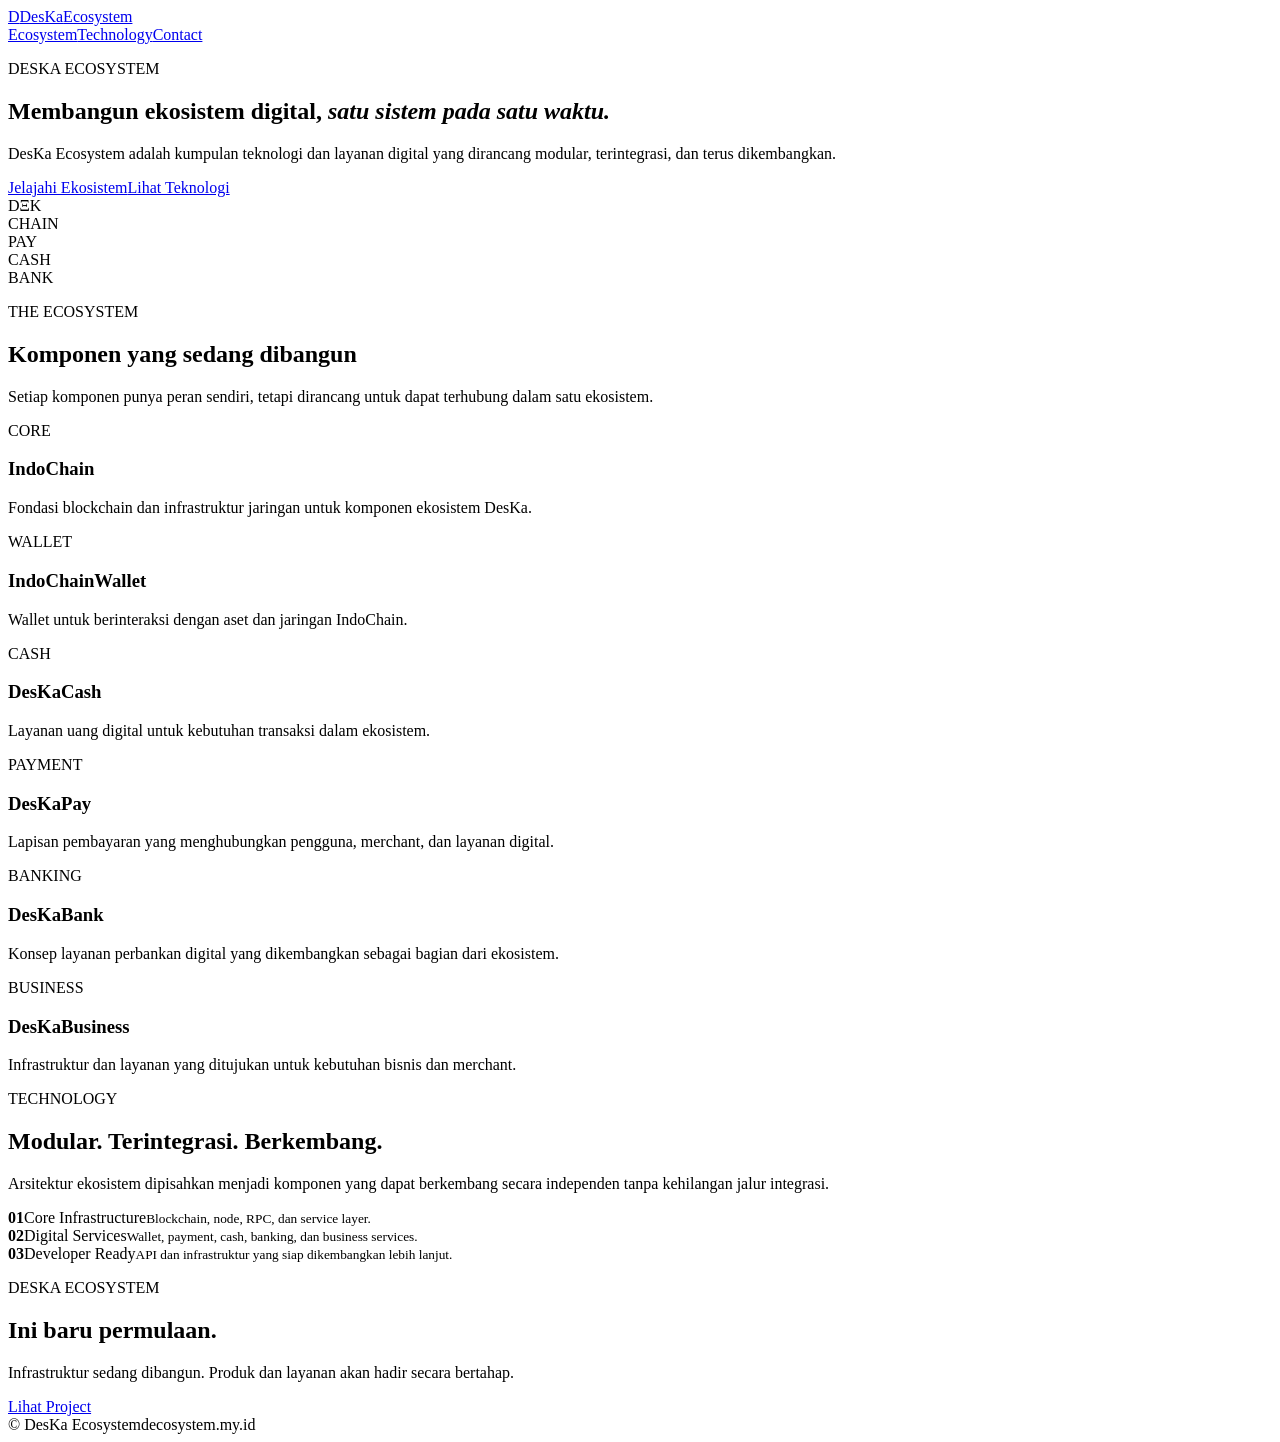
==== website/index.html @ b35b4cf4 "feat(website): add DesKa Ecosystem landing page" ====
<!doctype html>
<html lang="id">
<head>
<meta charset="utf-8"><meta name="viewport" content="width=device-width,initial-scale=1">
<meta name="description" content="DesKa Ecosystem — ekosistem teknologi digital yang dibangun secara modular.">
<meta name="theme-color" content="#080b12"><title>DesKa Ecosystem</title>
<link rel="stylesheet" href="styles.css">
</head>
<body>
<header class="nav">
<a class="brand" href="#home"><span class="brand-mark">D</span><span>DesKa<span>Ecosystem</span></span></a>
<nav><a href="#ecosystem">Ecosystem</a><a href="#technology">Technology</a><a href="#contact">Contact</a></nav>
</header>
<main id="home">
<section class="hero">
<div class="hero-copy"><p class="eyebrow">DESKA ECOSYSTEM</p>
<h1>Membangun ekosistem digital, <em>satu sistem pada satu waktu.</em></h1>
<p class="lead">DesKa Ecosystem adalah kumpulan teknologi dan layanan digital yang dirancang modular, terintegrasi, dan terus dikembangkan.</p>
<div class="actions"><a class="button primary" href="#ecosystem">Jelajahi Ekosistem</a><a class="button ghost" href="#technology">Lihat Teknologi</a></div>
</div>
<div class="hero-orbit" aria-hidden="true"><div class="orbit orbit-a"></div><div class="orbit orbit-b"></div><div class="core">D<span>Ξ</span>K</div>
<div class="node node-1">CHAIN</div><div class="node node-2">PAY</div><div class="node node-3">CASH</div><div class="node node-4">BANK</div></div>
</section>
<section id="ecosystem" class="section"><div class="section-heading"><p class="eyebrow">THE ECOSYSTEM</p><h2>Komponen yang sedang dibangun</h2><p>Setiap komponen punya peran sendiri, tetapi dirancang untuk dapat terhubung dalam satu ekosistem.</p></div>
<div class="cards">
<article class="card featured"><span class="tag">CORE</span><h3>IndoChain</h3><p>Fondasi blockchain dan infrastruktur jaringan untuk komponen ekosistem DesKa.</p></article>
<article class="card"><span class="tag">WALLET</span><h3>IndoChainWallet</h3><p>Wallet untuk berinteraksi dengan aset dan jaringan IndoChain.</p></article>
<article class="card"><span class="tag">CASH</span><h3>DesKaCash</h3><p>Layanan uang digital untuk kebutuhan transaksi dalam ekosistem.</p></article>
<article class="card"><span class="tag">PAYMENT</span><h3>DesKaPay</h3><p>Lapisan pembayaran yang menghubungkan pengguna, merchant, dan layanan digital.</p></article>
<article class="card"><span class="tag">BANKING</span><h3>DesKaBank</h3><p>Konsep layanan perbankan digital yang dikembangkan sebagai bagian dari ekosistem.</p></article>
<article class="card"><span class="tag">BUSINESS</span><h3>DesKaBusiness</h3><p>Infrastruktur dan layanan yang ditujukan untuk kebutuhan bisnis dan merchant.</p></article>
</div></section>
<section id="technology" class="section dark-section"><div class="section-heading"><p class="eyebrow">TECHNOLOGY</p><h2>Modular. Terintegrasi. Berkembang.</h2><p>Arsitektur ekosistem dipisahkan menjadi komponen yang dapat berkembang secara independen tanpa kehilangan jalur integrasi.</p></div>
<div class="tech-grid"><div><strong>01</strong><span>Core Infrastructure</span><small>Blockchain, node, RPC, dan service layer.</small></div><div><strong>02</strong><span>Digital Services</span><small>Wallet, payment, cash, banking, dan business services.</small></div><div><strong>03</strong><span>Developer Ready</span><small>API dan infrastruktur yang siap dikembangkan lebih lanjut.</small></div></div></section>
<section id="contact" class="cta"><p class="eyebrow">DESKA ECOSYSTEM</p><h2>Ini baru permulaan.</h2><p>Infrastruktur sedang dibangun. Produk dan layanan akan hadir secara bertahap.</p><a class="button primary" href="https://github.com/DesKaOne/DesKaProject" target="_blank" rel="noopener">Lihat Project</a></section>
</main>
<footer><span>© <span id="year"></span> DesKa Ecosystem</span><span>decosystem.my.id</span></footer>
<script src="script.js"></script>
</body></html>
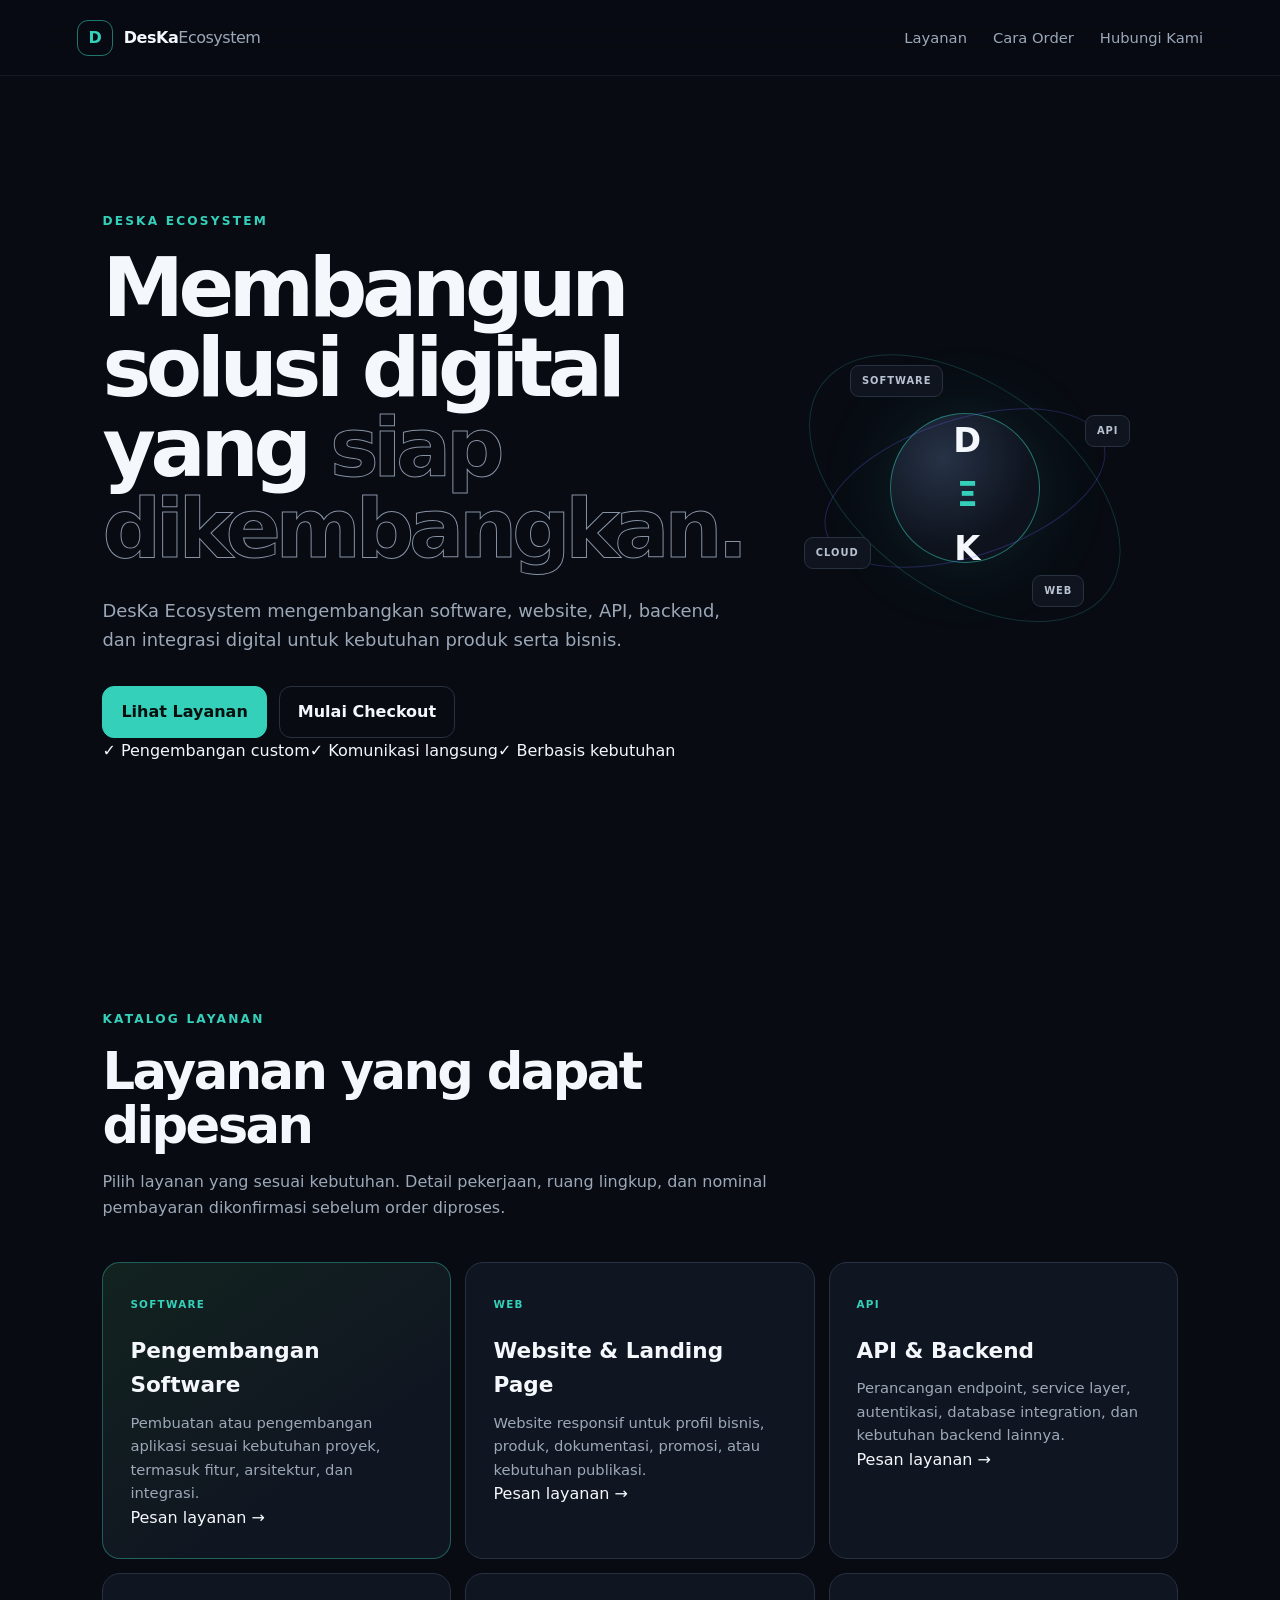
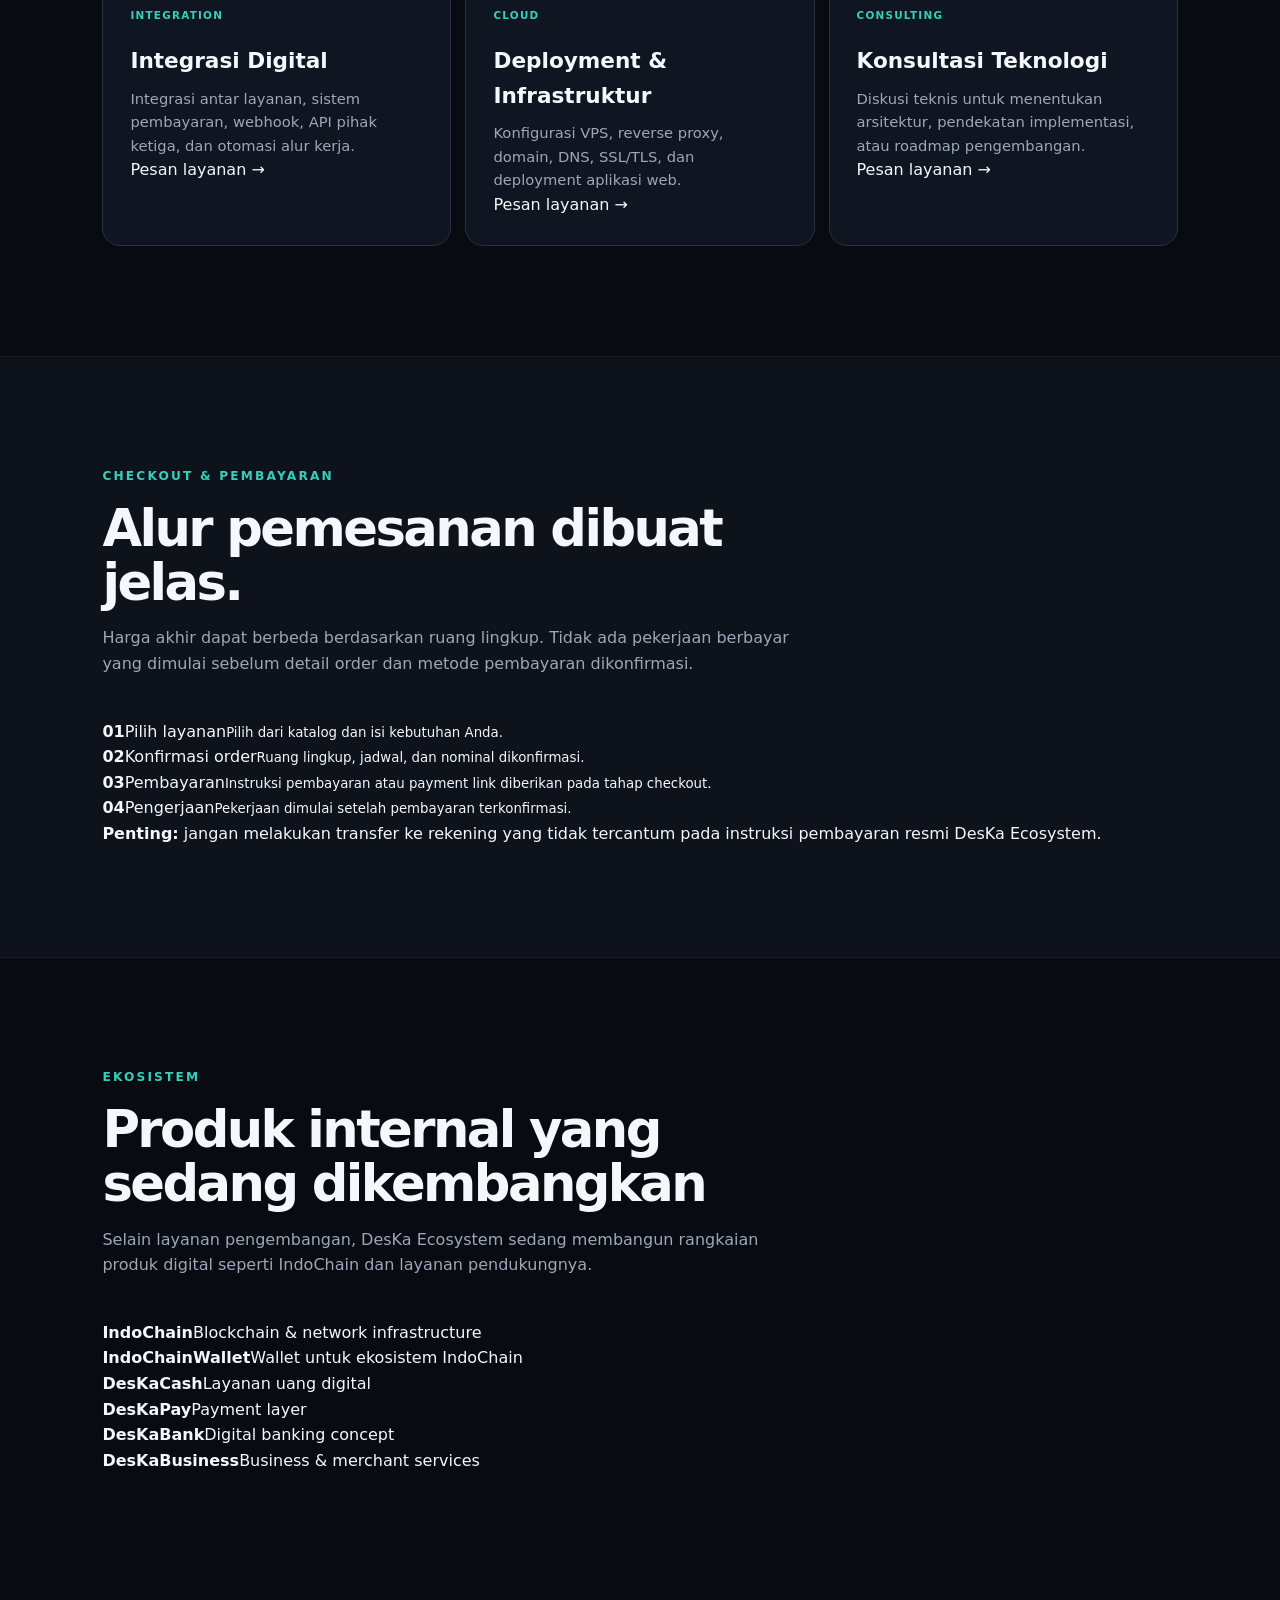
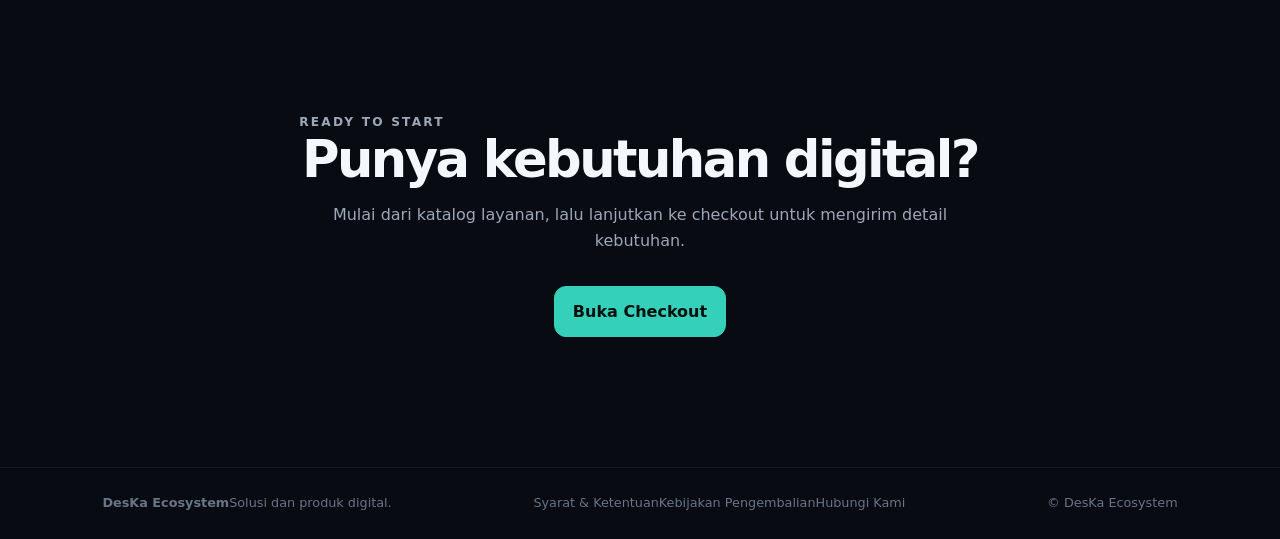
==== commit ed636d47: "feat(website): add business catalog and checkout flow" ====
--- a/website/index.html
+++ b/website/index.html
@@ -1,39 +1,125 @@
 <!doctype html>
 <html lang="id">
 <head>
-<meta charset="utf-8"><meta name="viewport" content="width=device-width,initial-scale=1">
-<meta name="description" content="DesKa Ecosystem — ekosistem teknologi digital yang dibangun secara modular.">
-<meta name="theme-color" content="#080b12"><title>DesKa Ecosystem</title>
+<meta charset="utf-8">
+<meta name="viewport" content="width=device-width,initial-scale=1">
+<meta name="description" content="DesKa Ecosystem — layanan pengembangan software, website, API, backend, dan integrasi digital.">
+<meta name="theme-color" content="#080b12">
+<title>DesKa Ecosystem — Layanan Digital</title>
 <link rel="stylesheet" href="styles.css">
 </head>
 <body>
 <header class="nav">
-<a class="brand" href="#home"><span class="brand-mark">D</span><span>DesKa<span>Ecosystem</span></span></a>
-<nav><a href="#ecosystem">Ecosystem</a><a href="#technology">Technology</a><a href="#contact">Contact</a></nav>
+  <a class="brand" href="#home"><span class="brand-mark">D</span><span>DesKa<span>Ecosystem</span></span></a>
+  <nav>
+    <a href="#services">Layanan</a><a href="#how">Cara Order</a><a href="contact.html">Hubungi Kami</a>
+  </nav>
 </header>
+
 <main id="home">
 <section class="hero">
-<div class="hero-copy"><p class="eyebrow">DESKA ECOSYSTEM</p>
-<h1>Membangun ekosistem digital, <em>satu sistem pada satu waktu.</em></h1>
-<p class="lead">DesKa Ecosystem adalah kumpulan teknologi dan layanan digital yang dirancang modular, terintegrasi, dan terus dikembangkan.</p>
-<div class="actions"><a class="button primary" href="#ecosystem">Jelajahi Ekosistem</a><a class="button ghost" href="#technology">Lihat Teknologi</a></div>
-</div>
-<div class="hero-orbit" aria-hidden="true"><div class="orbit orbit-a"></div><div class="orbit orbit-b"></div><div class="core">D<span>Ξ</span>K</div>
-<div class="node node-1">CHAIN</div><div class="node node-2">PAY</div><div class="node node-3">CASH</div><div class="node node-4">BANK</div></div>
+  <div class="hero-copy">
+    <p class="eyebrow">DESKA ECOSYSTEM</p>
+    <h1>Membangun solusi digital yang <em>siap dikembangkan.</em></h1>
+    <p class="lead">DesKa Ecosystem mengembangkan software, website, API, backend, dan integrasi digital untuk kebutuhan produk serta bisnis.</p>
+    <div class="actions">
+      <a class="button primary" href="#services">Lihat Layanan</a>
+      <a class="button ghost" href="checkout.html">Mulai Checkout</a>
+    </div>
+    <div class="trust-row"><span>✓ Pengembangan custom</span><span>✓ Komunikasi langsung</span><span>✓ Berbasis kebutuhan</span></div>
+  </div>
+  <div class="hero-orbit" aria-hidden="true">
+    <div class="orbit orbit-a"></div><div class="orbit orbit-b"></div>
+    <div class="core">D<span>Ξ</span>K</div>
+    <div class="node node-1">SOFTWARE</div><div class="node node-2">API</div>
+    <div class="node node-3">WEB</div><div class="node node-4">CLOUD</div>
+  </div>
 </section>
-<section id="ecosystem" class="section"><div class="section-heading"><p class="eyebrow">THE ECOSYSTEM</p><h2>Komponen yang sedang dibangun</h2><p>Setiap komponen punya peran sendiri, tetapi dirancang untuk dapat terhubung dalam satu ekosistem.</p></div>
-<div class="cards">
-<article class="card featured"><span class="tag">CORE</span><h3>IndoChain</h3><p>Fondasi blockchain dan infrastruktur jaringan untuk komponen ekosistem DesKa.</p></article>
-<article class="card"><span class="tag">WALLET</span><h3>IndoChainWallet</h3><p>Wallet untuk berinteraksi dengan aset dan jaringan IndoChain.</p></article>
-<article class="card"><span class="tag">CASH</span><h3>DesKaCash</h3><p>Layanan uang digital untuk kebutuhan transaksi dalam ekosistem.</p></article>
-<article class="card"><span class="tag">PAYMENT</span><h3>DesKaPay</h3><p>Lapisan pembayaran yang menghubungkan pengguna, merchant, dan layanan digital.</p></article>
-<article class="card"><span class="tag">BANKING</span><h3>DesKaBank</h3><p>Konsep layanan perbankan digital yang dikembangkan sebagai bagian dari ekosistem.</p></article>
-<article class="card"><span class="tag">BUSINESS</span><h3>DesKaBusiness</h3><p>Infrastruktur dan layanan yang ditujukan untuk kebutuhan bisnis dan merchant.</p></article>
-</div></section>
-<section id="technology" class="section dark-section"><div class="section-heading"><p class="eyebrow">TECHNOLOGY</p><h2>Modular. Terintegrasi. Berkembang.</h2><p>Arsitektur ekosistem dipisahkan menjadi komponen yang dapat berkembang secara independen tanpa kehilangan jalur integrasi.</p></div>
-<div class="tech-grid"><div><strong>01</strong><span>Core Infrastructure</span><small>Blockchain, node, RPC, dan service layer.</small></div><div><strong>02</strong><span>Digital Services</span><small>Wallet, payment, cash, banking, dan business services.</small></div><div><strong>03</strong><span>Developer Ready</span><small>API dan infrastruktur yang siap dikembangkan lebih lanjut.</small></div></div></section>
-<section id="contact" class="cta"><p class="eyebrow">DESKA ECOSYSTEM</p><h2>Ini baru permulaan.</h2><p>Infrastruktur sedang dibangun. Produk dan layanan akan hadir secara bertahap.</p><a class="button primary" href="https://github.com/DesKaOne/DesKaProject" target="_blank" rel="noopener">Lihat Project</a></section>
+
+<section id="services" class="section">
+  <div class="section-heading">
+    <p class="eyebrow">KATALOG LAYANAN</p>
+    <h2>Layanan yang dapat dipesan</h2>
+    <p>Pilih layanan yang sesuai kebutuhan. Detail pekerjaan, ruang lingkup, dan nominal pembayaran dikonfirmasi sebelum order diproses.</p>
+  </div>
+  <div class="cards">
+    <article class="card featured">
+      <span class="tag">SOFTWARE</span><h3>Pengembangan Software</h3>
+      <p>Pembuatan atau pengembangan aplikasi sesuai kebutuhan proyek, termasuk fitur, arsitektur, dan integrasi.</p>
+      <a class="card-link" href="checkout.html?service=software">Pesan layanan →</a>
+    </article>
+    <article class="card">
+      <span class="tag">WEB</span><h3>Website & Landing Page</h3>
+      <p>Website responsif untuk profil bisnis, produk, dokumentasi, promosi, atau kebutuhan publikasi.</p>
+      <a class="card-link" href="checkout.html?service=website">Pesan layanan →</a>
+    </article>
+    <article class="card">
+      <span class="tag">API</span><h3>API & Backend</h3>
+      <p>Perancangan endpoint, service layer, autentikasi, database integration, dan kebutuhan backend lainnya.</p>
+      <a class="card-link" href="checkout.html?service=api">Pesan layanan →</a>
+    </article>
+    <article class="card">
+      <span class="tag">INTEGRATION</span><h3>Integrasi Digital</h3>
+      <p>Integrasi antar layanan, sistem pembayaran, webhook, API pihak ketiga, dan otomasi alur kerja.</p>
+      <a class="card-link" href="checkout.html?service=integration">Pesan layanan →</a>
+    </article>
+    <article class="card">
+      <span class="tag">CLOUD</span><h3>Deployment & Infrastruktur</h3>
+      <p>Konfigurasi VPS, reverse proxy, domain, DNS, SSL/TLS, dan deployment aplikasi web.</p>
+      <a class="card-link" href="checkout.html?service=cloud">Pesan layanan →</a>
+    </article>
+    <article class="card">
+      <span class="tag">CONSULTING</span><h3>Konsultasi Teknologi</h3>
+      <p>Diskusi teknis untuk menentukan arsitektur, pendekatan implementasi, atau roadmap pengembangan.</p>
+      <a class="card-link" href="checkout.html?service=consulting">Pesan layanan →</a>
+    </article>
+  </div>
+</section>
+
+<section id="how" class="section dark-section">
+  <div class="section-heading">
+    <p class="eyebrow">CHECKOUT & PEMBAYARAN</p>
+    <h2>Alur pemesanan dibuat jelas.</h2>
+    <p>Harga akhir dapat berbeda berdasarkan ruang lingkup. Tidak ada pekerjaan berbayar yang dimulai sebelum detail order dan metode pembayaran dikonfirmasi.</p>
+  </div>
+  <div class="steps">
+    <div><strong>01</strong><span>Pilih layanan</span><small>Pilih dari katalog dan isi kebutuhan Anda.</small></div>
+    <div><strong>02</strong><span>Konfirmasi order</span><small>Ruang lingkup, jadwal, dan nominal dikonfirmasi.</small></div>
+    <div><strong>03</strong><span>Pembayaran</span><small>Instruksi pembayaran atau payment link diberikan pada tahap checkout.</small></div>
+    <div><strong>04</strong><span>Pengerjaan</span><small>Pekerjaan dimulai setelah pembayaran terkonfirmasi.</small></div>
+  </div>
+  <div class="payment-note"><b>Penting:</b> jangan melakukan transfer ke rekening yang tidak tercantum pada instruksi pembayaran resmi DesKa Ecosystem.</div>
+</section>
+
+<section class="section ecosystem-section">
+  <div class="section-heading">
+    <p class="eyebrow">EKOSISTEM</p>
+    <h2>Produk internal yang sedang dikembangkan</h2>
+    <p>Selain layanan pengembangan, DesKa Ecosystem sedang membangun rangkaian produk digital seperti IndoChain dan layanan pendukungnya.</p>
+  </div>
+  <div class="mini-grid">
+    <div><b>IndoChain</b><span>Blockchain & network infrastructure</span></div>
+    <div><b>IndoChainWallet</b><span>Wallet untuk ekosistem IndoChain</span></div>
+    <div><b>DesKaCash</b><span>Layanan uang digital</span></div>
+    <div><b>DesKaPay</b><span>Payment layer</span></div>
+    <div><b>DesKaBank</b><span>Digital banking concept</span></div>
+    <div><b>DesKaBusiness</b><span>Business & merchant services</span></div>
+  </div>
+</section>
+
+<section class="cta">
+  <p class="eyebrow">READY TO START</p>
+  <h2>Punya kebutuhan digital?</h2>
+  <p>Mulai dari katalog layanan, lalu lanjutkan ke checkout untuk mengirim detail kebutuhan.</p>
+  <a class="button primary" href="checkout.html">Buka Checkout</a>
+</section>
 </main>
-<footer><span>© <span id="year"></span> DesKa Ecosystem</span><span>decosystem.my.id</span></footer>
+
+<footer>
+  <div><b>DesKa Ecosystem</b><span>Solusi dan produk digital.</span></div>
+  <nav><a href="terms.html">Syarat & Ketentuan</a><a href="refund.html">Kebijakan Pengembalian</a><a href="contact.html">Hubungi Kami</a></nav>
+  <span>© <span id="year"></span> DesKa Ecosystem</span>
+</footer>
 <script src="script.js"></script>
-</body></html>+</body>
+</html>
--- a/website/styles.css
+++ b/website/styles.css
@@ -0,0 +1 @@
+*{box-sizing:border-box}:root{--bg:#080b12;--panel:#101621;--text:#f4f7fb;--muted:#9ca8b8;--line:#273142;--accent:#35d0ba;--accent2:#6c63ff}html{scroll-behavior:smooth}body{margin:0;background:var(--bg);color:var(--text);font-family:Inter,ui-sans-serif,system-ui,-apple-system,BlinkMacSystemFont,"Segoe UI",sans-serif;line-height:1.6}a{color:inherit;text-decoration:none}.nav{height:76px;display:flex;align-items:center;justify-content:space-between;padding:0 clamp(22px,6vw,90px);border-bottom:1px solid rgba(255,255,255,.06);position:sticky;top:0;background:rgba(8,11,18,.78);backdrop-filter:blur(18px);z-index:10}.brand{display:flex;align-items:center;gap:11px;font-weight:800;letter-spacing:-.03em}.brand>span:last-child span{color:var(--muted);font-weight:500}.brand-mark{width:36px;height:36px;display:grid;place-items:center;border:1px solid rgba(53,208,186,.55);border-radius:11px;color:var(--accent);font-weight:900}.nav nav{display:flex;gap:26px;color:var(--muted);font-size:.92rem}.nav nav a:hover{color:var(--text)}.hero{min-height:calc(100vh - 76px);display:grid;grid-template-columns:1.05fr .95fr;align-items:center;gap:30px;padding:80px clamp(22px,8vw,120px);overflow:hidden}.hero-copy{max-width:720px}.eyebrow{color:var(--accent);font-size:.76rem;font-weight:800;letter-spacing:.18em;margin:0 0 16px}h1{font-size:clamp(3rem,6.4vw,6.4rem);line-height:.98;letter-spacing:-.065em;margin:0 0 28px}h1 em{font-style:normal;color:transparent;-webkit-text-stroke:1px #8793a5}.lead{max-width:650px;color:var(--muted);font-size:1.12rem}.actions{display:flex;gap:12px;margin-top:32px;flex-wrap:wrap}.button{display:inline-flex;align-items:center;justify-content:center;padding:12px 18px;border-radius:12px;font-weight:750;border:1px solid var(--line);transition:.2s}.button:hover{transform:translateY(-2px)}.primary{background:var(--accent);color:#06100e;border-color:var(--accent)}.ghost{color:var(--text)}.hero-orbit{position:relative;aspect-ratio:1;max-width:580px;width:100%;justify-self:end;display:grid;place-items:center}.orbit{position:absolute;border:1px solid rgba(108,99,255,.28);border-radius:50%;transform:rotate(-18deg)}.orbit-a{width:76%;height:36%}.orbit-b{width:92%;height:54%;border-color:rgba(53,208,186,.2);transform:rotate(36deg)}.core{width:150px;height:150px;border-radius:50%;display:grid;place-items:center;background:radial-gradient(circle at 35% 30%,#263246,#0d121c 65%);border:1px solid rgba(53,208,186,.5);box-shadow:0 0 80px rgba(53,208,186,.13);font-size:2.1rem;font-weight:900;letter-spacing:-.12em}.core span{color:var(--accent)}.node{position:absolute;padding:7px 11px;border:1px solid var(--line);background:rgba(16,22,33,.9);border-radius:9px;color:#b8c2d1;font-size:.62rem;font-weight:800;letter-spacing:.1em}.node-1{top:18%;left:20%}.node-2{top:31%;right:7%}.node-3{bottom:19%;right:19%}.node-4{bottom:29%;left:8%}.section{padding:110px clamp(22px,8vw,120px)}.section-heading{max-width:760px;margin-bottom:42px}.section h2,.cta h2{font-size:clamp(2.1rem,4vw,4rem);line-height:1.05;letter-spacing:-.05em;margin:0 0 16px}.section-heading>p:last-child,.cta>p{color:var(--muted);margin:0;max-width:700px}.cards{display:grid;grid-template-columns:repeat(3,1fr);gap:14px}.card{background:var(--panel);border:1px solid var(--line);border-radius:18px;padding:27px;min-height:190px}.card.featured{border-color:rgba(53,208,186,.38);background:linear-gradient(145deg,#12231f,var(--panel) 65%)}.tag{font-size:.65rem;color:var(--accent);letter-spacing:.12em;font-weight:800}.card h3{font-size:1.35rem;margin:18px 0 8px}.card p{color:var(--muted);font-size:.92rem;margin:0}.dark-section{background:#0d121b;border-top:1px solid rgba(255,255,255,.05);border-bottom:1px solid rgba(255,255,255,.05)}.tech-grid{display:grid;grid-template-columns:repeat(3,1fr);gap:1px;background:var(--line);border:1px solid var(--line);border-radius:18px;overflow:hidden}.tech-grid>div{background:var(--panel);padding:30px;min-height:180px}.tech-grid strong{display:block;color:var(--accent);font-size:.75rem}.tech-grid span{display:block;font-size:1.25rem;font-weight:750;margin:26px 0 8px}.tech-grid small{color:var(--muted)}.cta{text-align:center;padding:130px 22px}.cta>p:not(.eyebrow){margin:0 auto 28px}.cta .button{margin-top:4px}footer{padding:25px clamp(22px,8vw,120px);border-top:1px solid rgba(255,255,255,.06);display:flex;justify-content:space-between;color:#687487;font-size:.8rem}@media(max-width:850px){.nav nav{display:none}.hero{grid-template-columns:1fr;padding-top:65px}.hero-orbit{max-width:430px;justify-self:center}.cards,.tech-grid{grid-template-columns:1fr}.section{padding-top:80px;padding-bottom:80px}}@media(max-width:520px){h1{font-size:3.1rem}.hero-orbit{margin-top:20px}.core{width:110px;height:110px;font-size:1.55rem}.node{font-size:.52rem}.nav{height:66px}footer{display:block}footer span{display:block;margin:4px 0}}
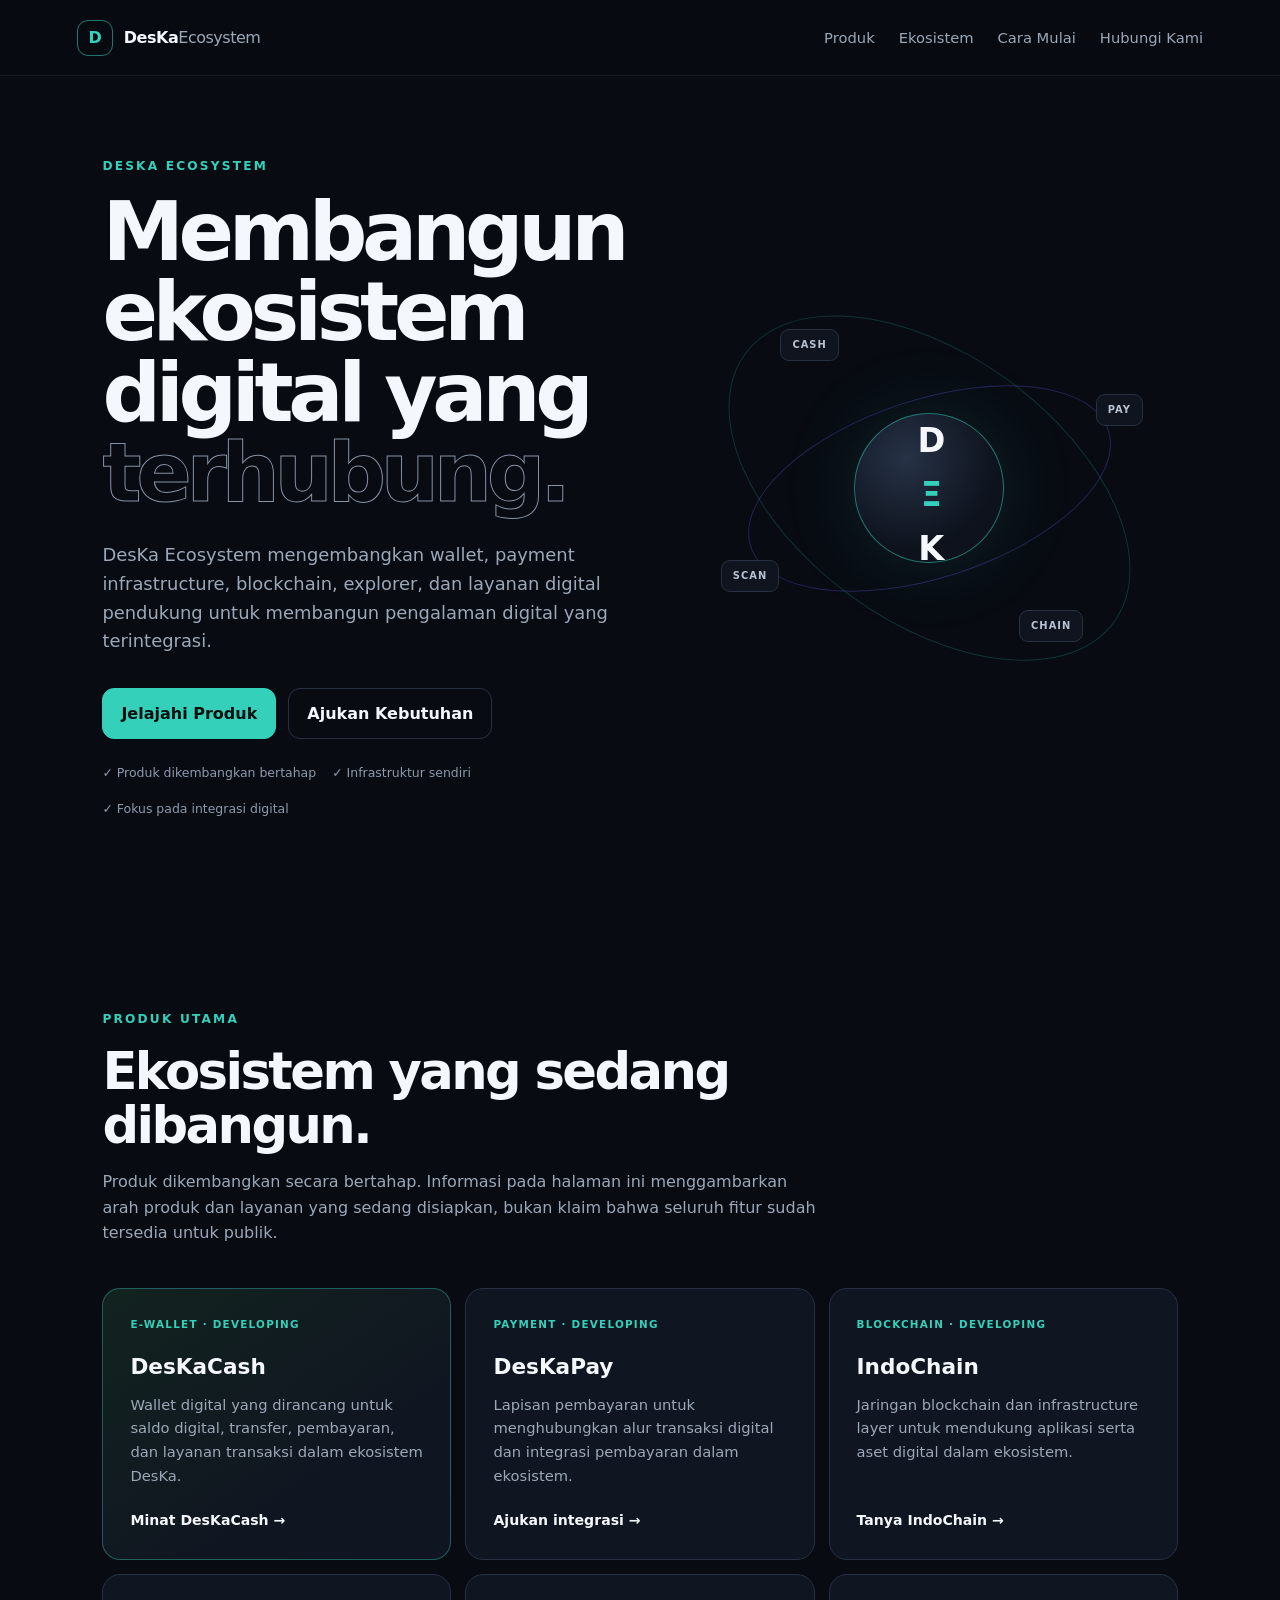
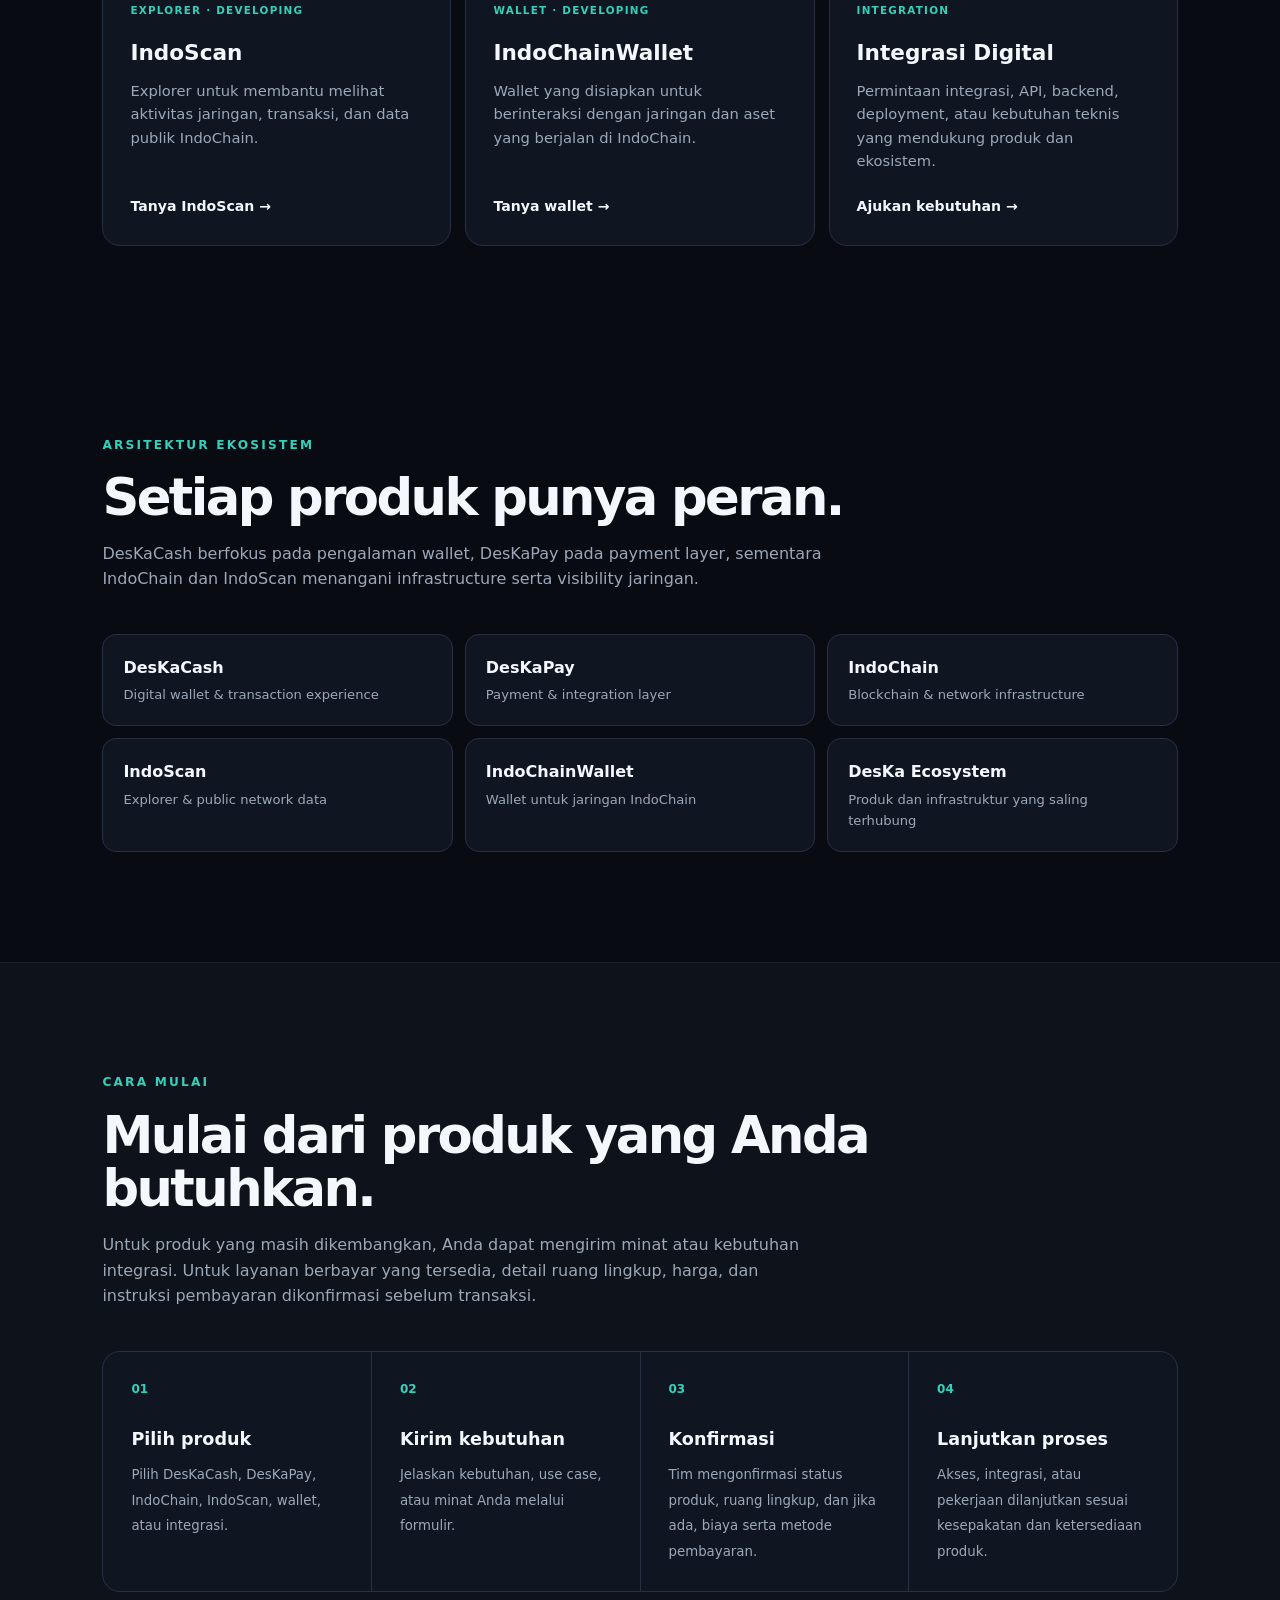
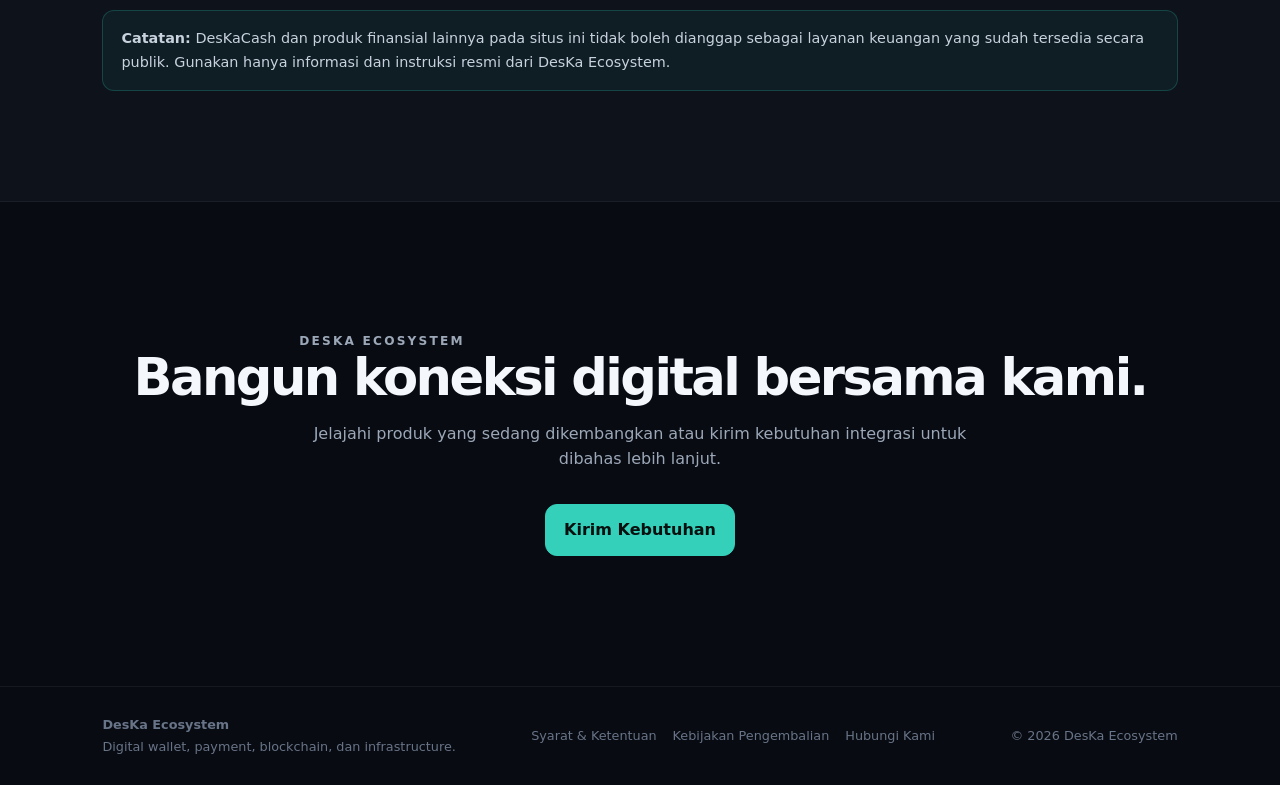
==== commit a2bec3c5: "Revamp website positioning around DesKaCash and ecosystem" ====
--- a/website/index.html
+++ b/website/index.html
@@ -3,16 +3,16 @@
 <head>
 <meta charset="utf-8">
 <meta name="viewport" content="width=device-width,initial-scale=1">
-<meta name="description" content="DesKa Ecosystem — layanan pengembangan software, website, API, backend, dan integrasi digital.">
+<meta name="description" content="DesKa Ecosystem — ekosistem digital yang mengembangkan DesKaCash, DesKaPay, IndoChain, IndoScan, dan layanan pendukungnya.">
 <meta name="theme-color" content="#080b12">
-<title>DesKa Ecosystem — Layanan Digital</title>
+<title>DesKa Ecosystem — Digital Ecosystem</title>
 <link rel="stylesheet" href="styles.css">
 </head>
 <body>
 <header class="nav">
   <a class="brand" href="#home"><span class="brand-mark">D</span><span>DesKa<span>Ecosystem</span></span></a>
   <nav>
-    <a href="#services">Layanan</a><a href="#how">Cara Order</a><a href="contact.html">Hubungi Kami</a>
+    <a href="#products">Produk</a><a href="#ecosystem">Ekosistem</a><a href="#how">Cara Mulai</a><a href="contact.html">Hubungi Kami</a>
   </nav>
 </header>
 
@@ -20,103 +20,103 @@
 <section class="hero">
   <div class="hero-copy">
     <p class="eyebrow">DESKA ECOSYSTEM</p>
-    <h1>Membangun solusi digital yang <em>siap dikembangkan.</em></h1>
-    <p class="lead">DesKa Ecosystem mengembangkan software, website, API, backend, dan integrasi digital untuk kebutuhan produk serta bisnis.</p>
+    <h1>Membangun ekosistem digital yang <em>terhubung.</em></h1>
+    <p class="lead">DesKa Ecosystem mengembangkan wallet, payment infrastructure, blockchain, explorer, dan layanan digital pendukung untuk membangun pengalaman digital yang terintegrasi.</p>
     <div class="actions">
-      <a class="button primary" href="#services">Lihat Layanan</a>
-      <a class="button ghost" href="checkout.html">Mulai Checkout</a>
+      <a class="button primary" href="#products">Jelajahi Produk</a>
+      <a class="button ghost" href="checkout.html">Ajukan Kebutuhan</a>
     </div>
-    <div class="trust-row"><span>✓ Pengembangan custom</span><span>✓ Komunikasi langsung</span><span>✓ Berbasis kebutuhan</span></div>
+    <div class="trust-row"><span>✓ Produk dikembangkan bertahap</span><span>✓ Infrastruktur sendiri</span><span>✓ Fokus pada integrasi digital</span></div>
   </div>
   <div class="hero-orbit" aria-hidden="true">
     <div class="orbit orbit-a"></div><div class="orbit orbit-b"></div>
     <div class="core">D<span>Ξ</span>K</div>
-    <div class="node node-1">SOFTWARE</div><div class="node node-2">API</div>
-    <div class="node node-3">WEB</div><div class="node node-4">CLOUD</div>
+    <div class="node node-1">CASH</div><div class="node node-2">PAY</div>
+    <div class="node node-3">CHAIN</div><div class="node node-4">SCAN</div>
   </div>
 </section>
 
-<section id="services" class="section">
+<section id="products" class="section">
   <div class="section-heading">
-    <p class="eyebrow">KATALOG LAYANAN</p>
-    <h2>Layanan yang dapat dipesan</h2>
-    <p>Pilih layanan yang sesuai kebutuhan. Detail pekerjaan, ruang lingkup, dan nominal pembayaran dikonfirmasi sebelum order diproses.</p>
+    <p class="eyebrow">PRODUK UTAMA</p>
+    <h2>Ekosistem yang sedang dibangun.</h2>
+    <p>Produk dikembangkan secara bertahap. Informasi pada halaman ini menggambarkan arah produk dan layanan yang sedang disiapkan, bukan klaim bahwa seluruh fitur sudah tersedia untuk publik.</p>
   </div>
   <div class="cards">
     <article class="card featured">
-      <span class="tag">SOFTWARE</span><h3>Pengembangan Software</h3>
-      <p>Pembuatan atau pengembangan aplikasi sesuai kebutuhan proyek, termasuk fitur, arsitektur, dan integrasi.</p>
-      <a class="card-link" href="checkout.html?service=software">Pesan layanan →</a>
+      <span class="tag">E-WALLET · DEVELOPING</span><h3>DesKaCash</h3>
+      <p>Wallet digital yang dirancang untuk saldo digital, transfer, pembayaran, dan layanan transaksi dalam ekosistem DesKa.</p>
+      <a class="card-link" href="checkout.html?service=deska-cash">Minat DesKaCash →</a>
     </article>
     <article class="card">
-      <span class="tag">WEB</span><h3>Website & Landing Page</h3>
-      <p>Website responsif untuk profil bisnis, produk, dokumentasi, promosi, atau kebutuhan publikasi.</p>
-      <a class="card-link" href="checkout.html?service=website">Pesan layanan →</a>
+      <span class="tag">PAYMENT · DEVELOPING</span><h3>DesKaPay</h3>
+      <p>Lapisan pembayaran untuk menghubungkan alur transaksi digital dan integrasi pembayaran dalam ekosistem.</p>
+      <a class="card-link" href="checkout.html?service=deska-pay">Ajukan integrasi →</a>
     </article>
     <article class="card">
-      <span class="tag">API</span><h3>API & Backend</h3>
-      <p>Perancangan endpoint, service layer, autentikasi, database integration, dan kebutuhan backend lainnya.</p>
-      <a class="card-link" href="checkout.html?service=api">Pesan layanan →</a>
+      <span class="tag">BLOCKCHAIN · DEVELOPING</span><h3>IndoChain</h3>
+      <p>Jaringan blockchain dan infrastructure layer untuk mendukung aplikasi serta aset digital dalam ekosistem.</p>
+      <a class="card-link" href="checkout.html?service=indochain">Tanya IndoChain →</a>
+    </article>
+    <article class="card">
+      <span class="tag">EXPLORER · DEVELOPING</span><h3>IndoScan</h3>
+      <p>Explorer untuk membantu melihat aktivitas jaringan, transaksi, dan data publik IndoChain.</p>
+      <a class="card-link" href="checkout.html?service=indoscan">Tanya IndoScan →</a>
+    </article>
+    <article class="card">
+      <span class="tag">WALLET · DEVELOPING</span><h3>IndoChainWallet</h3>
+      <p>Wallet yang disiapkan untuk berinteraksi dengan jaringan dan aset yang berjalan di IndoChain.</p>
+      <a class="card-link" href="checkout.html?service=indochain-wallet">Tanya wallet →</a>
     </article>
     <article class="card">
       <span class="tag">INTEGRATION</span><h3>Integrasi Digital</h3>
-      <p>Integrasi antar layanan, sistem pembayaran, webhook, API pihak ketiga, dan otomasi alur kerja.</p>
-      <a class="card-link" href="checkout.html?service=integration">Pesan layanan →</a>
+      <p>Permintaan integrasi, API, backend, deployment, atau kebutuhan teknis yang mendukung produk dan ekosistem.</p>
+      <a class="card-link" href="checkout.html?service=integration">Ajukan kebutuhan →</a>
     </article>
-    <article class="card">
-      <span class="tag">CLOUD</span><h3>Deployment & Infrastruktur</h3>
-      <p>Konfigurasi VPS, reverse proxy, domain, DNS, SSL/TLS, dan deployment aplikasi web.</p>
-      <a class="card-link" href="checkout.html?service=cloud">Pesan layanan →</a>
-    </article>
-    <article class="card">
-      <span class="tag">CONSULTING</span><h3>Konsultasi Teknologi</h3>
-      <p>Diskusi teknis untuk menentukan arsitektur, pendekatan implementasi, atau roadmap pengembangan.</p>
-      <a class="card-link" href="checkout.html?service=consulting">Pesan layanan →</a>
-    </article>
+  </div>
+</section>
+
+<section id="ecosystem" class="section ecosystem-section">
+  <div class="section-heading">
+    <p class="eyebrow">ARSITEKTUR EKOSISTEM</p>
+    <h2>Setiap produk punya peran.</h2>
+    <p>DesKaCash berfokus pada pengalaman wallet, DesKaPay pada payment layer, sementara IndoChain dan IndoScan menangani infrastructure serta visibility jaringan.</p>
+  </div>
+  <div class="mini-grid">
+    <div><b>DesKaCash</b><span>Digital wallet & transaction experience</span></div>
+    <div><b>DesKaPay</b><span>Payment & integration layer</span></div>
+    <div><b>IndoChain</b><span>Blockchain & network infrastructure</span></div>
+    <div><b>IndoScan</b><span>Explorer & public network data</span></div>
+    <div><b>IndoChainWallet</b><span>Wallet untuk jaringan IndoChain</span></div>
+    <div><b>DesKa Ecosystem</b><span>Produk dan infrastruktur yang saling terhubung</span></div>
   </div>
 </section>
 
 <section id="how" class="section dark-section">
   <div class="section-heading">
-    <p class="eyebrow">CHECKOUT & PEMBAYARAN</p>
-    <h2>Alur pemesanan dibuat jelas.</h2>
-    <p>Harga akhir dapat berbeda berdasarkan ruang lingkup. Tidak ada pekerjaan berbayar yang dimulai sebelum detail order dan metode pembayaran dikonfirmasi.</p>
+    <p class="eyebrow">CARA MULAI</p>
+    <h2>Mulai dari produk yang Anda butuhkan.</h2>
+    <p>Untuk produk yang masih dikembangkan, Anda dapat mengirim minat atau kebutuhan integrasi. Untuk layanan berbayar yang tersedia, detail ruang lingkup, harga, dan instruksi pembayaran dikonfirmasi sebelum transaksi.</p>
   </div>
   <div class="steps">
-    <div><strong>01</strong><span>Pilih layanan</span><small>Pilih dari katalog dan isi kebutuhan Anda.</small></div>
-    <div><strong>02</strong><span>Konfirmasi order</span><small>Ruang lingkup, jadwal, dan nominal dikonfirmasi.</small></div>
-    <div><strong>03</strong><span>Pembayaran</span><small>Instruksi pembayaran atau payment link diberikan pada tahap checkout.</small></div>
-    <div><strong>04</strong><span>Pengerjaan</span><small>Pekerjaan dimulai setelah pembayaran terkonfirmasi.</small></div>
+    <div><strong>01</strong><span>Pilih produk</span><small>Pilih DesKaCash, DesKaPay, IndoChain, IndoScan, wallet, atau integrasi.</small></div>
+    <div><strong>02</strong><span>Kirim kebutuhan</span><small>Jelaskan kebutuhan, use case, atau minat Anda melalui formulir.</small></div>
+    <div><strong>03</strong><span>Konfirmasi</span><small>Tim mengonfirmasi status produk, ruang lingkup, dan jika ada, biaya serta metode pembayaran.</small></div>
+    <div><strong>04</strong><span>Lanjutkan proses</span><small>Akses, integrasi, atau pekerjaan dilanjutkan sesuai kesepakatan dan ketersediaan produk.</small></div>
   </div>
-  <div class="payment-note"><b>Penting:</b> jangan melakukan transfer ke rekening yang tidak tercantum pada instruksi pembayaran resmi DesKa Ecosystem.</div>
-</section>
-
-<section class="section ecosystem-section">
-  <div class="section-heading">
-    <p class="eyebrow">EKOSISTEM</p>
-    <h2>Produk internal yang sedang dikembangkan</h2>
-    <p>Selain layanan pengembangan, DesKa Ecosystem sedang membangun rangkaian produk digital seperti IndoChain dan layanan pendukungnya.</p>
-  </div>
-  <div class="mini-grid">
-    <div><b>IndoChain</b><span>Blockchain & network infrastructure</span></div>
-    <div><b>IndoChainWallet</b><span>Wallet untuk ekosistem IndoChain</span></div>
-    <div><b>DesKaCash</b><span>Layanan uang digital</span></div>
-    <div><b>DesKaPay</b><span>Payment layer</span></div>
-    <div><b>DesKaBank</b><span>Digital banking concept</span></div>
-    <div><b>DesKaBusiness</b><span>Business & merchant services</span></div>
-  </div>
+  <div class="payment-note"><b>Catatan:</b> DesKaCash dan produk finansial lainnya pada situs ini tidak boleh dianggap sebagai layanan keuangan yang sudah tersedia secara publik. Gunakan hanya informasi dan instruksi resmi dari DesKa Ecosystem.</div>
 </section>
 
 <section class="cta">
-  <p class="eyebrow">READY TO START</p>
-  <h2>Punya kebutuhan digital?</h2>
-  <p>Mulai dari katalog layanan, lalu lanjutkan ke checkout untuk mengirim detail kebutuhan.</p>
-  <a class="button primary" href="checkout.html">Buka Checkout</a>
+  <p class="eyebrow">DESKA ECOSYSTEM</p>
+  <h2>Bangun koneksi digital bersama kami.</h2>
+  <p>Jelajahi produk yang sedang dikembangkan atau kirim kebutuhan integrasi untuk dibahas lebih lanjut.</p>
+  <a class="button primary" href="checkout.html">Kirim Kebutuhan</a>
 </section>
 </main>
 
 <footer>
-  <div><b>DesKa Ecosystem</b><span>Solusi dan produk digital.</span></div>
+  <div><b>DesKa Ecosystem</b><span>Digital wallet, payment, blockchain, dan infrastructure.</span></div>
   <nav><a href="terms.html">Syarat & Ketentuan</a><a href="refund.html">Kebijakan Pengembalian</a><a href="contact.html">Hubungi Kami</a></nav>
   <span>© <span id="year"></span> DesKa Ecosystem</span>
 </footer>
--- a/website/styles.css
+++ b/website/styles.css
@@ -1 +1 @@
-*{box-sizing:border-box}:root{--bg:#080b12;--panel:#101621;--text:#f4f7fb;--muted:#9ca8b8;--line:#273142;--accent:#35d0ba;--accent2:#6c63ff}html{scroll-behavior:smooth}body{margin:0;background:var(--bg);color:var(--text);font-family:Inter,ui-sans-serif,system-ui,-apple-system,BlinkMacSystemFont,"Segoe UI",sans-serif;line-height:1.6}a{color:inherit;text-decoration:none}.nav{height:76px;display:flex;align-items:center;justify-content:space-between;padding:0 clamp(22px,6vw,90px);border-bottom:1px solid rgba(255,255,255,.06);position:sticky;top:0;background:rgba(8,11,18,.78);backdrop-filter:blur(18px);z-index:10}.brand{display:flex;align-items:center;gap:11px;font-weight:800;letter-spacing:-.03em}.brand>span:last-child span{color:var(--muted);font-weight:500}.brand-mark{width:36px;height:36px;display:grid;place-items:center;border:1px solid rgba(53,208,186,.55);border-radius:11px;color:var(--accent);font-weight:900}.nav nav{display:flex;gap:26px;color:var(--muted);font-size:.92rem}.nav nav a:hover{color:var(--text)}.hero{min-height:calc(100vh - 76px);display:grid;grid-template-columns:1.05fr .95fr;align-items:center;gap:30px;padding:80px clamp(22px,8vw,120px);overflow:hidden}.hero-copy{max-width:720px}.eyebrow{color:var(--accent);font-size:.76rem;font-weight:800;letter-spacing:.18em;margin:0 0 16px}h1{font-size:clamp(3rem,6.4vw,6.4rem);line-height:.98;letter-spacing:-.065em;margin:0 0 28px}h1 em{font-style:normal;color:transparent;-webkit-text-stroke:1px #8793a5}.lead{max-width:650px;color:var(--muted);font-size:1.12rem}.actions{display:flex;gap:12px;margin-top:32px;flex-wrap:wrap}.button{display:inline-flex;align-items:center;justify-content:center;padding:12px 18px;border-radius:12px;font-weight:750;border:1px solid var(--line);transition:.2s}.button:hover{transform:translateY(-2px)}.primary{background:var(--accent);color:#06100e;border-color:var(--accent)}.ghost{color:var(--text)}.hero-orbit{position:relative;aspect-ratio:1;max-width:580px;width:100%;justify-self:end;display:grid;place-items:center}.orbit{position:absolute;border:1px solid rgba(108,99,255,.28);border-radius:50%;transform:rotate(-18deg)}.orbit-a{width:76%;height:36%}.orbit-b{width:92%;height:54%;border-color:rgba(53,208,186,.2);transform:rotate(36deg)}.core{width:150px;height:150px;border-radius:50%;display:grid;place-items:center;background:radial-gradient(circle at 35% 30%,#263246,#0d121c 65%);border:1px solid rgba(53,208,186,.5);box-shadow:0 0 80px rgba(53,208,186,.13);font-size:2.1rem;font-weight:900;letter-spacing:-.12em}.core span{color:var(--accent)}.node{position:absolute;padding:7px 11px;border:1px solid var(--line);background:rgba(16,22,33,.9);border-radius:9px;color:#b8c2d1;font-size:.62rem;font-weight:800;letter-spacing:.1em}.node-1{top:18%;left:20%}.node-2{top:31%;right:7%}.node-3{bottom:19%;right:19%}.node-4{bottom:29%;left:8%}.section{padding:110px clamp(22px,8vw,120px)}.section-heading{max-width:760px;margin-bottom:42px}.section h2,.cta h2{font-size:clamp(2.1rem,4vw,4rem);line-height:1.05;letter-spacing:-.05em;margin:0 0 16px}.section-heading>p:last-child,.cta>p{color:var(--muted);margin:0;max-width:700px}.cards{display:grid;grid-template-columns:repeat(3,1fr);gap:14px}.card{background:var(--panel);border:1px solid var(--line);border-radius:18px;padding:27px;min-height:190px}.card.featured{border-color:rgba(53,208,186,.38);background:linear-gradient(145deg,#12231f,var(--panel) 65%)}.tag{font-size:.65rem;color:var(--accent);letter-spacing:.12em;font-weight:800}.card h3{font-size:1.35rem;margin:18px 0 8px}.card p{color:var(--muted);font-size:.92rem;margin:0}.dark-section{background:#0d121b;border-top:1px solid rgba(255,255,255,.05);border-bottom:1px solid rgba(255,255,255,.05)}.tech-grid{display:grid;grid-template-columns:repeat(3,1fr);gap:1px;background:var(--line);border:1px solid var(--line);border-radius:18px;overflow:hidden}.tech-grid>div{background:var(--panel);padding:30px;min-height:180px}.tech-grid strong{display:block;color:var(--accent);font-size:.75rem}.tech-grid span{display:block;font-size:1.25rem;font-weight:750;margin:26px 0 8px}.tech-grid small{color:var(--muted)}.cta{text-align:center;padding:130px 22px}.cta>p:not(.eyebrow){margin:0 auto 28px}.cta .button{margin-top:4px}footer{padding:25px clamp(22px,8vw,120px);border-top:1px solid rgba(255,255,255,.06);display:flex;justify-content:space-between;color:#687487;font-size:.8rem}@media(max-width:850px){.nav nav{display:none}.hero{grid-template-columns:1fr;padding-top:65px}.hero-orbit{max-width:430px;justify-self:center}.cards,.tech-grid{grid-template-columns:1fr}.section{padding-top:80px;padding-bottom:80px}}@media(max-width:520px){h1{font-size:3.1rem}.hero-orbit{margin-top:20px}.core{width:110px;height:110px;font-size:1.55rem}.node{font-size:.52rem}.nav{height:66px}footer{display:block}footer span{display:block;margin:4px 0}}+*{box-sizing:border-box}:root{--bg:#080b12;--panel:#101621;--text:#f4f7fb;--muted:#9ca8b8;--line:#273142;--accent:#35d0ba;--accent2:#6c63ff}html{scroll-behavior:smooth}body{margin:0;background:var(--bg);color:var(--text);font-family:Inter,ui-sans-serif,system-ui,-apple-system,BlinkMacSystemFont,"Segoe UI",sans-serif;line-height:1.6}a{color:inherit;text-decoration:none}.nav{height:76px;display:flex;align-items:center;justify-content:space-between;padding:0 clamp(22px,6vw,90px);border-bottom:1px solid rgba(255,255,255,.06);position:sticky;top:0;background:rgba(8,11,18,.86);backdrop-filter:blur(18px);z-index:10}.brand{display:flex;align-items:center;gap:11px;font-weight:800;letter-spacing:-.03em}.brand>span:last-child span{color:var(--muted);font-weight:500}.brand-mark{width:36px;height:36px;display:grid;place-items:center;border:1px solid rgba(53,208,186,.55);border-radius:11px;color:var(--accent);font-weight:900}.nav nav{display:flex;gap:24px;color:var(--muted);font-size:.92rem}.nav nav a:hover,footer a:hover,.card-link:hover{color:var(--accent)}.hero{min-height:calc(100vh - 76px);display:grid;grid-template-columns:1.05fr .95fr;align-items:center;gap:30px;padding:80px clamp(22px,8vw,120px);overflow:hidden}.hero-copy{max-width:760px}.eyebrow{color:var(--accent);font-size:.76rem;font-weight:800;letter-spacing:.18em;margin:0 0 16px}h1{font-size:clamp(3rem,6.4vw,6.4rem);line-height:.98;letter-spacing:-.065em;margin:0 0 28px}h1 em{font-style:normal;color:transparent;-webkit-text-stroke:1px #8793a5}.lead{max-width:680px;color:var(--muted);font-size:1.12rem}.actions{display:flex;gap:12px;margin-top:32px;flex-wrap:wrap}.button{display:inline-flex;align-items:center;justify-content:center;padding:12px 18px;border-radius:12px;font-weight:750;border:1px solid var(--line);transition:.2s;cursor:pointer}.button:hover{transform:translateY(-2px)}.primary{background:var(--accent);color:#06100e;border-color:var(--accent)}.ghost{color:var(--text)}.trust-row{display:flex;flex-wrap:wrap;gap:16px;color:#8e9aac;font-size:.78rem;margin-top:24px}.hero-orbit{position:relative;aspect-ratio:1;max-width:580px;width:100%;justify-self:end;display:grid;place-items:center}.orbit{position:absolute;border:1px solid rgba(108,99,255,.28);border-radius:50%;transform:rotate(-18deg)}.orbit-a{width:76%;height:36%}.orbit-b{width:92%;height:54%;border-color:rgba(53,208,186,.2);transform:rotate(36deg)}.core{width:150px;height:150px;border-radius:50%;display:grid;place-items:center;background:radial-gradient(circle at 35% 30%,#263246,#0d121c 65%);border:1px solid rgba(53,208,186,.5);box-shadow:0 0 80px rgba(53,208,186,.13);font-size:2.1rem;font-weight:900;letter-spacing:-.12em}.core span{color:var(--accent)}.node{position:absolute;padding:7px 11px;border:1px solid var(--line);background:rgba(16,22,33,.9);border-radius:9px;color:#b8c2d1;font-size:.62rem;font-weight:800;letter-spacing:.1em}.node-1{top:18%;left:20%}.node-2{top:31%;right:7%}.node-3{bottom:19%;right:19%}.node-4{bottom:29%;left:8%}.section{padding:110px clamp(22px,8vw,120px)}.section-heading{max-width:780px;margin-bottom:42px}.section h2,.cta h2{font-size:clamp(2.1rem,4vw,4rem);line-height:1.05;letter-spacing:-.05em;margin:0 0 16px}.section-heading>p:last-child,.cta>p{color:var(--muted);margin:0;max-width:720px}.cards{display:grid;grid-template-columns:repeat(3,1fr);gap:14px}.card{background:var(--panel);border:1px solid var(--line);border-radius:18px;padding:27px;min-height:240px;display:flex;flex-direction:column}.card.featured{border-color:rgba(53,208,186,.38);background:linear-gradient(145deg,#12231f,var(--panel) 65%)}.tag{font-size:.65rem;color:var(--accent);letter-spacing:.12em;font-weight:800}.card h3{font-size:1.35rem;margin:18px 0 8px}.card p{color:var(--muted);font-size:.92rem;margin:0}.card-link{color:var(--text);font-weight:750;font-size:.88rem;margin-top:auto;padding-top:22px}.dark-section{background:#0d121b;border-top:1px solid rgba(255,255,255,.05);border-bottom:1px solid rgba(255,255,255,.05)}.steps{display:grid;grid-template-columns:repeat(4,1fr);gap:1px;background:var(--line);border:1px solid var(--line);border-radius:18px;overflow:hidden}.steps>div{background:var(--panel);padding:28px;min-height:190px}.steps strong{display:block;color:var(--accent);font-size:.75rem}.steps span{display:block;font-size:1.1rem;font-weight:750;margin:26px 0 8px}.steps small{color:var(--muted)}.payment-note{margin-top:18px;border:1px solid rgba(53,208,186,.22);background:rgba(53,208,186,.06);padding:16px 18px;border-radius:12px;color:#c8d2df;font-size:.9rem}.ecosystem-section{padding-top:80px}.mini-grid{display:grid;grid-template-columns:repeat(3,1fr);gap:12px}.mini-grid>div{padding:20px;border:1px solid var(--line);border-radius:14px;background:var(--panel)}.mini-grid b{display:block}.mini-grid span{display:block;color:var(--muted);font-size:.82rem;margin-top:4px}.cta{text-align:center;padding:130px 22px}.cta>p:not(.eyebrow){margin:0 auto 28px}.cta .button{margin-top:4px}footer{padding:28px clamp(22px,8vw,120px);border-top:1px solid rgba(255,255,255,.06);display:flex;gap:24px;justify-content:space-between;align-items:center;color:#687487;font-size:.8rem}footer div{display:flex;flex-direction:column;gap:2px}footer nav{display:flex;gap:16px;flex-wrap:wrap}.page{max-width:980px;margin:0 auto;padding:90px 22px}.page h1{font-size:clamp(2.8rem,6vw,5rem);margin-bottom:16px}.page-intro{color:var(--muted);max-width:720px}.policy{margin-top:45px;display:grid;gap:18px}.policy article{background:var(--panel);border:1px solid var(--line);border-radius:16px;padding:24px}.policy h2{margin-top:0}.policy p,.policy li{color:#b8c2d1}.checkout-layout{display:grid;grid-template-columns:1fr .72fr;gap:18px;margin-top:45px}.panel{background:var(--panel);border:1px solid var(--line);border-radius:18px;padding:26px}.field{display:grid;gap:7px;margin-bottom:17px}.field label{font-size:.86rem;font-weight:700}.field input,.field select,.field textarea{width:100%;padding:12px 13px;border:1px solid var(--line);border-radius:10px;background:#0b1018;color:var(--text);font:inherit}.field textarea{min-height:120px;resize:vertical}.summary{position:sticky;top:95px;height:max-content}.summary-row{display:flex;justify-content:space-between;gap:15px;padding:12px 0;border-bottom:1px solid var(--line);color:#c8d2df}.summary-note{color:var(--muted);font-size:.82rem}.notice{padding:14px;border-radius:10px;background:rgba(108,99,255,.09);border:1px solid rgba(108,99,255,.2);color:#c8c5ff;margin-bottom:18px}.success{display:none;margin-top:18px;padding:16px;border-radius:12px;background:rgba(53,208,186,.08);border:1px solid rgba(53,208,186,.25)}.success.show{display:block}@media(max-width:850px){.nav nav{display:none}.hero{grid-template-columns:1fr;padding-top:65px}.hero-orbit{max-width:430px;justify-self:center}.cards,.steps,.mini-grid,.checkout-layout{grid-template-columns:1fr}.summary{position:static}.section{padding-top:80px;padding-bottom:80px}}@media(max-width:520px){h1{font-size:3.1rem}.hero-orbit{margin-top:20px}.core{width:110px;height:110px;font-size:1.55rem}.node{font-size:.52rem}.nav{height:66px}footer{display:block}footer>*{margin:8px 0}}
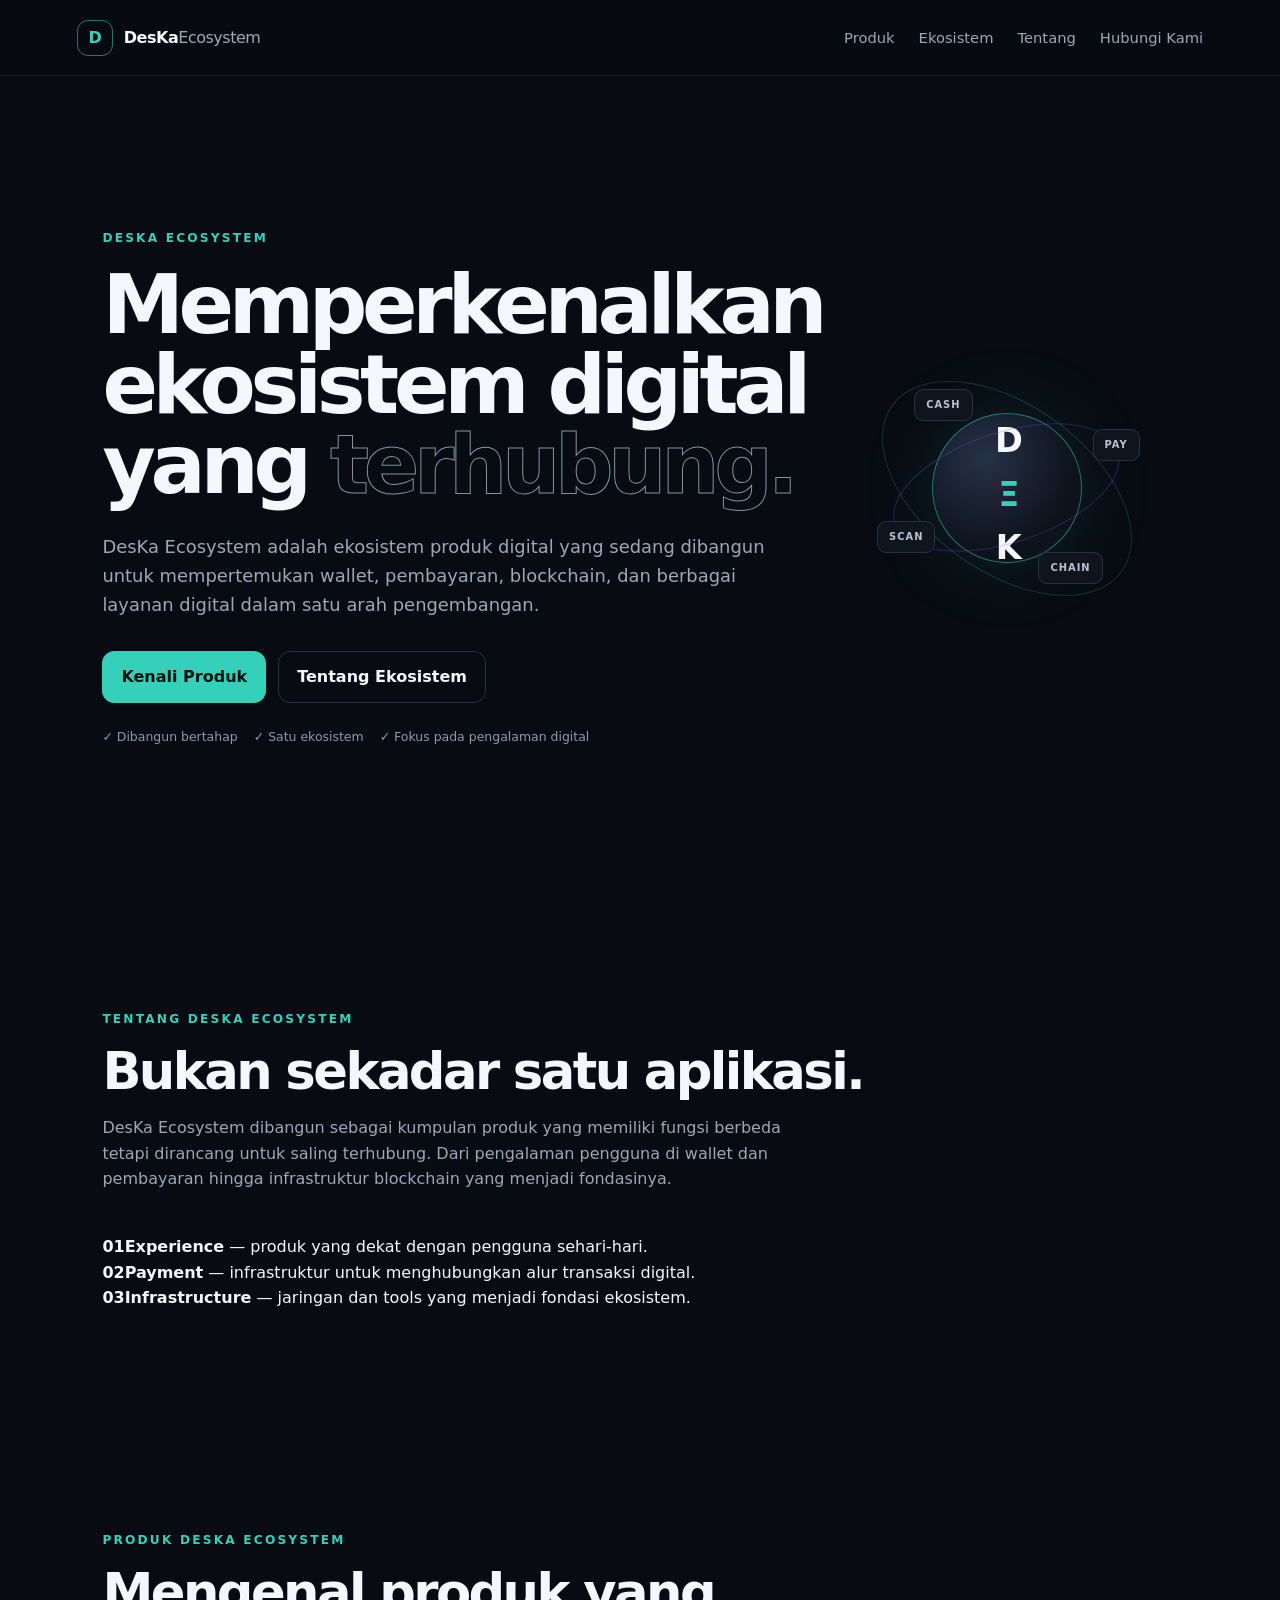
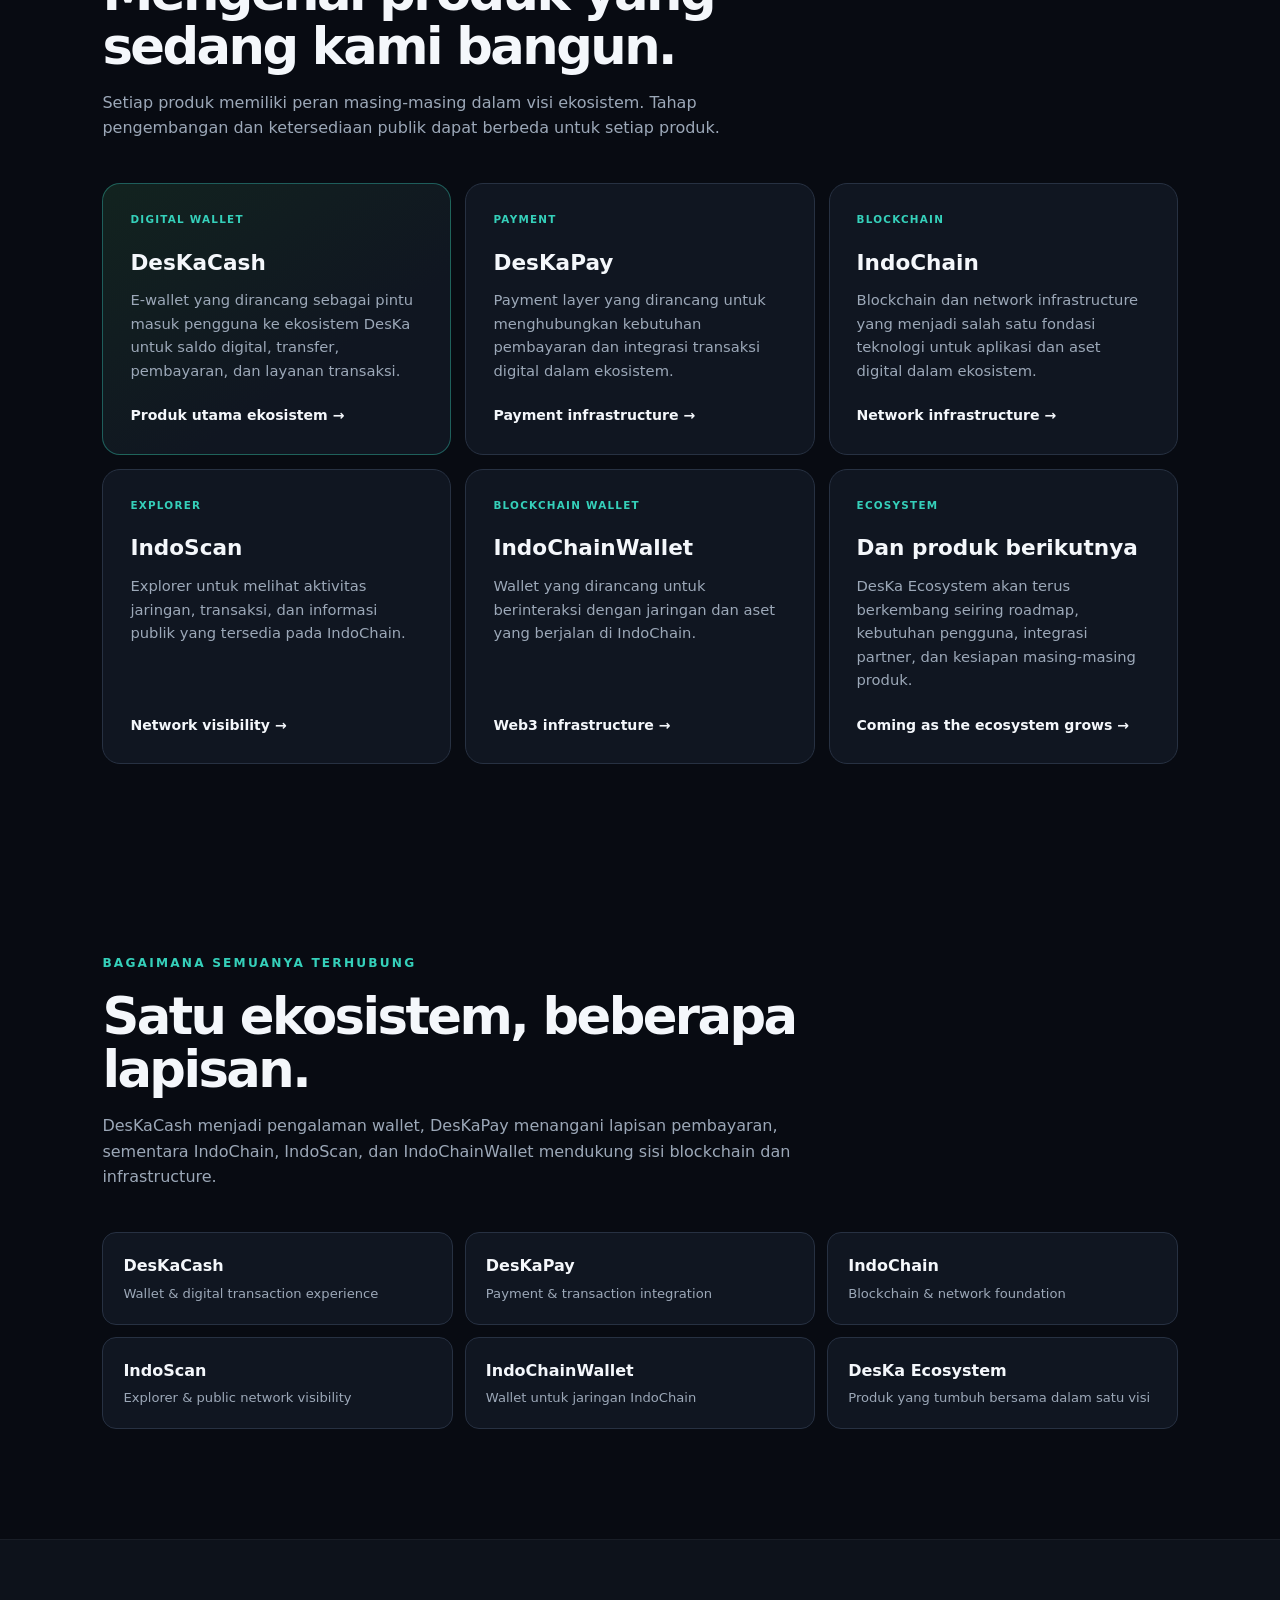
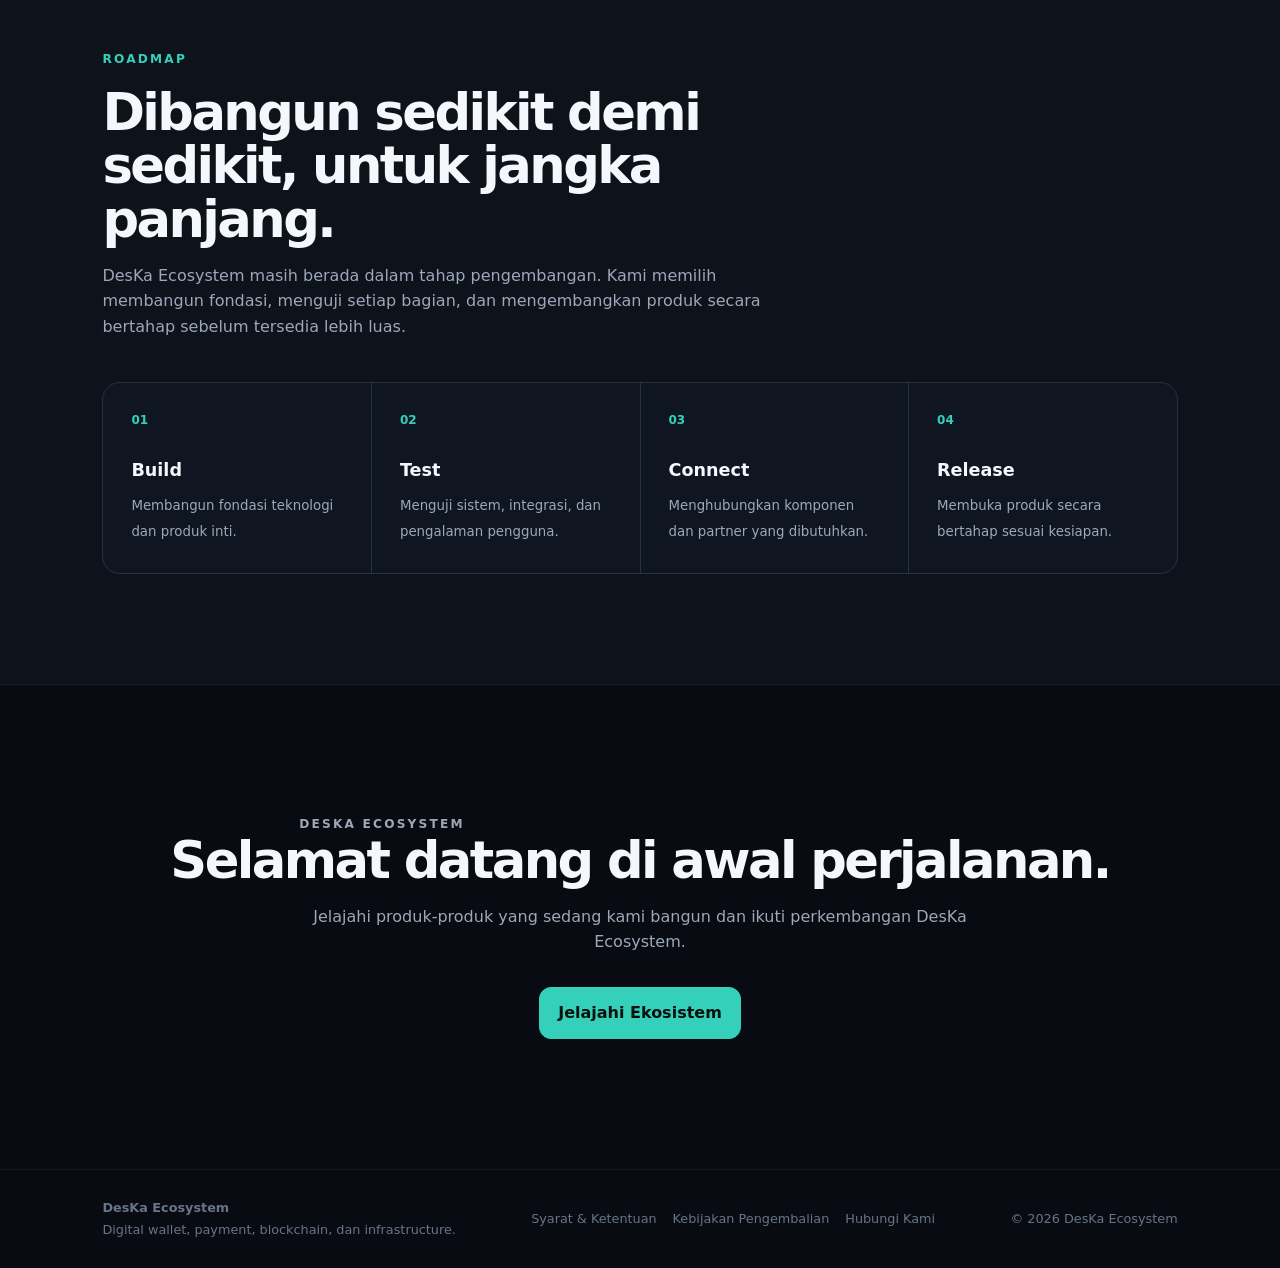
==== commit 0b880c6b: "Refocus homepage as DesKa Ecosystem product introduction" ====
--- a/website/index.html
+++ b/website/index.html
@@ -3,7 +3,7 @@
 <head>
 <meta charset="utf-8">
 <meta name="viewport" content="width=device-width,initial-scale=1">
-<meta name="description" content="DesKa Ecosystem — ekosistem digital yang mengembangkan DesKaCash, DesKaPay, IndoChain, IndoScan, dan layanan pendukungnya.">
+<meta name="description" content="DesKa Ecosystem — perkenalan ekosistem digital yang mengembangkan DesKaCash, DesKaPay, IndoChain, IndoScan, dan IndoChainWallet.">
 <meta name="theme-color" content="#080b12">
 <title>DesKa Ecosystem — Digital Ecosystem</title>
 <link rel="stylesheet" href="styles.css">
@@ -12,7 +12,7 @@
 <header class="nav">
   <a class="brand" href="#home"><span class="brand-mark">D</span><span>DesKa<span>Ecosystem</span></span></a>
   <nav>
-    <a href="#products">Produk</a><a href="#ecosystem">Ekosistem</a><a href="#how">Cara Mulai</a><a href="contact.html">Hubungi Kami</a>
+    <a href="#products">Produk</a><a href="#ecosystem">Ekosistem</a><a href="#about">Tentang</a><a href="contact.html">Hubungi Kami</a>
   </nav>
 </header>
 
@@ -20,13 +20,13 @@
 <section class="hero">
   <div class="hero-copy">
     <p class="eyebrow">DESKA ECOSYSTEM</p>
-    <h1>Membangun ekosistem digital yang <em>terhubung.</em></h1>
-    <p class="lead">DesKa Ecosystem mengembangkan wallet, payment infrastructure, blockchain, explorer, dan layanan digital pendukung untuk membangun pengalaman digital yang terintegrasi.</p>
+    <h1>Memperkenalkan ekosistem digital yang <em>terhubung.</em></h1>
+    <p class="lead">DesKa Ecosystem adalah ekosistem produk digital yang sedang dibangun untuk mempertemukan wallet, pembayaran, blockchain, dan berbagai layanan digital dalam satu arah pengembangan.</p>
     <div class="actions">
-      <a class="button primary" href="#products">Jelajahi Produk</a>
-      <a class="button ghost" href="checkout.html">Ajukan Kebutuhan</a>
+      <a class="button primary" href="#products">Kenali Produk</a>
+      <a class="button ghost" href="#about">Tentang Ekosistem</a>
     </div>
-    <div class="trust-row"><span>✓ Produk dikembangkan bertahap</span><span>✓ Infrastruktur sendiri</span><span>✓ Fokus pada integrasi digital</span></div>
+    <div class="trust-row"><span>✓ Dibangun bertahap</span><span>✓ Satu ekosistem</span><span>✓ Fokus pada pengalaman digital</span></div>
   </div>
   <div class="hero-orbit" aria-hidden="true">
     <div class="orbit orbit-a"></div><div class="orbit orbit-b"></div>
@@ -36,82 +36,94 @@
   </div>
 </section>
 
+<section id="about" class="section intro-section">
+  <div class="section-heading">
+    <p class="eyebrow">TENTANG DESKA ECOSYSTEM</p>
+    <h2>Bukan sekadar satu aplikasi.</h2>
+    <p>DesKa Ecosystem dibangun sebagai kumpulan produk yang memiliki fungsi berbeda tetapi dirancang untuk saling terhubung. Dari pengalaman pengguna di wallet dan pembayaran hingga infrastruktur blockchain yang menjadi fondasinya.</p>
+  </div>
+  <div class="intro-points">
+    <div><strong>01</strong><span><b>Experience</b> — produk yang dekat dengan pengguna sehari-hari.</span></div>
+    <div><strong>02</strong><span><b>Payment</b> — infrastruktur untuk menghubungkan alur transaksi digital.</span></div>
+    <div><strong>03</strong><span><b>Infrastructure</b> — jaringan dan tools yang menjadi fondasi ekosistem.</span></div>
+  </div>
+</section>
+
 <section id="products" class="section">
   <div class="section-heading">
-    <p class="eyebrow">PRODUK UTAMA</p>
-    <h2>Ekosistem yang sedang dibangun.</h2>
-    <p>Produk dikembangkan secara bertahap. Informasi pada halaman ini menggambarkan arah produk dan layanan yang sedang disiapkan, bukan klaim bahwa seluruh fitur sudah tersedia untuk publik.</p>
+    <p class="eyebrow">PRODUK DESKA ECOSYSTEM</p>
+    <h2>Mengenal produk yang sedang kami bangun.</h2>
+    <p>Setiap produk memiliki peran masing-masing dalam visi ekosistem. Tahap pengembangan dan ketersediaan publik dapat berbeda untuk setiap produk.</p>
   </div>
   <div class="cards">
     <article class="card featured">
-      <span class="tag">E-WALLET · DEVELOPING</span><h3>DesKaCash</h3>
-      <p>Wallet digital yang dirancang untuk saldo digital, transfer, pembayaran, dan layanan transaksi dalam ekosistem DesKa.</p>
-      <a class="card-link" href="checkout.html?service=deska-cash">Minat DesKaCash →</a>
+      <span class="tag">DIGITAL WALLET</span><h3>DesKaCash</h3>
+      <p>E-wallet yang dirancang sebagai pintu masuk pengguna ke ekosistem DesKa untuk saldo digital, transfer, pembayaran, dan layanan transaksi.</p>
+      <span class="card-link">Produk utama ekosistem →</span>
     </article>
     <article class="card">
-      <span class="tag">PAYMENT · DEVELOPING</span><h3>DesKaPay</h3>
-      <p>Lapisan pembayaran untuk menghubungkan alur transaksi digital dan integrasi pembayaran dalam ekosistem.</p>
-      <a class="card-link" href="checkout.html?service=deska-pay">Ajukan integrasi →</a>
+      <span class="tag">PAYMENT</span><h3>DesKaPay</h3>
+      <p>Payment layer yang dirancang untuk menghubungkan kebutuhan pembayaran dan integrasi transaksi digital dalam ekosistem.</p>
+      <span class="card-link">Payment infrastructure →</span>
     </article>
     <article class="card">
-      <span class="tag">BLOCKCHAIN · DEVELOPING</span><h3>IndoChain</h3>
-      <p>Jaringan blockchain dan infrastructure layer untuk mendukung aplikasi serta aset digital dalam ekosistem.</p>
-      <a class="card-link" href="checkout.html?service=indochain">Tanya IndoChain →</a>
+      <span class="tag">BLOCKCHAIN</span><h3>IndoChain</h3>
+      <p>Blockchain dan network infrastructure yang menjadi salah satu fondasi teknologi untuk aplikasi dan aset digital dalam ekosistem.</p>
+      <span class="card-link">Network infrastructure →</span>
     </article>
     <article class="card">
-      <span class="tag">EXPLORER · DEVELOPING</span><h3>IndoScan</h3>
-      <p>Explorer untuk membantu melihat aktivitas jaringan, transaksi, dan data publik IndoChain.</p>
-      <a class="card-link" href="checkout.html?service=indoscan">Tanya IndoScan →</a>
+      <span class="tag">EXPLORER</span><h3>IndoScan</h3>
+      <p>Explorer untuk melihat aktivitas jaringan, transaksi, dan informasi publik yang tersedia pada IndoChain.</p>
+      <span class="card-link">Network visibility →</span>
     </article>
     <article class="card">
-      <span class="tag">WALLET · DEVELOPING</span><h3>IndoChainWallet</h3>
-      <p>Wallet yang disiapkan untuk berinteraksi dengan jaringan dan aset yang berjalan di IndoChain.</p>
-      <a class="card-link" href="checkout.html?service=indochain-wallet">Tanya wallet →</a>
+      <span class="tag">BLOCKCHAIN WALLET</span><h3>IndoChainWallet</h3>
+      <p>Wallet yang dirancang untuk berinteraksi dengan jaringan dan aset yang berjalan di IndoChain.</p>
+      <span class="card-link">Web3 infrastructure →</span>
     </article>
     <article class="card">
-      <span class="tag">INTEGRATION</span><h3>Integrasi Digital</h3>
-      <p>Permintaan integrasi, API, backend, deployment, atau kebutuhan teknis yang mendukung produk dan ekosistem.</p>
-      <a class="card-link" href="checkout.html?service=integration">Ajukan kebutuhan →</a>
+      <span class="tag">ECOSYSTEM</span><h3>Dan produk berikutnya</h3>
+      <p>DesKa Ecosystem akan terus berkembang seiring roadmap, kebutuhan pengguna, integrasi partner, dan kesiapan masing-masing produk.</p>
+      <span class="card-link">Coming as the ecosystem grows →</span>
     </article>
   </div>
 </section>
 
 <section id="ecosystem" class="section ecosystem-section">
   <div class="section-heading">
-    <p class="eyebrow">ARSITEKTUR EKOSISTEM</p>
-    <h2>Setiap produk punya peran.</h2>
-    <p>DesKaCash berfokus pada pengalaman wallet, DesKaPay pada payment layer, sementara IndoChain dan IndoScan menangani infrastructure serta visibility jaringan.</p>
+    <p class="eyebrow">BAGAIMANA SEMUANYA TERHUBUNG</p>
+    <h2>Satu ekosistem, beberapa lapisan.</h2>
+    <p>DesKaCash menjadi pengalaman wallet, DesKaPay menangani lapisan pembayaran, sementara IndoChain, IndoScan, dan IndoChainWallet mendukung sisi blockchain dan infrastructure.</p>
   </div>
   <div class="mini-grid">
-    <div><b>DesKaCash</b><span>Digital wallet & transaction experience</span></div>
-    <div><b>DesKaPay</b><span>Payment & integration layer</span></div>
-    <div><b>IndoChain</b><span>Blockchain & network infrastructure</span></div>
-    <div><b>IndoScan</b><span>Explorer & public network data</span></div>
+    <div><b>DesKaCash</b><span>Wallet & digital transaction experience</span></div>
+    <div><b>DesKaPay</b><span>Payment & transaction integration</span></div>
+    <div><b>IndoChain</b><span>Blockchain & network foundation</span></div>
+    <div><b>IndoScan</b><span>Explorer & public network visibility</span></div>
     <div><b>IndoChainWallet</b><span>Wallet untuk jaringan IndoChain</span></div>
-    <div><b>DesKa Ecosystem</b><span>Produk dan infrastruktur yang saling terhubung</span></div>
+    <div><b>DesKa Ecosystem</b><span>Produk yang tumbuh bersama dalam satu visi</span></div>
   </div>
 </section>
 
-<section id="how" class="section dark-section">
+<section class="section dark-section">
   <div class="section-heading">
-    <p class="eyebrow">CARA MULAI</p>
-    <h2>Mulai dari produk yang Anda butuhkan.</h2>
-    <p>Untuk produk yang masih dikembangkan, Anda dapat mengirim minat atau kebutuhan integrasi. Untuk layanan berbayar yang tersedia, detail ruang lingkup, harga, dan instruksi pembayaran dikonfirmasi sebelum transaksi.</p>
+    <p class="eyebrow">ROADMAP</p>
+    <h2>Dibangun sedikit demi sedikit, untuk jangka panjang.</h2>
+    <p>DesKa Ecosystem masih berada dalam tahap pengembangan. Kami memilih membangun fondasi, menguji setiap bagian, dan mengembangkan produk secara bertahap sebelum tersedia lebih luas.</p>
   </div>
   <div class="steps">
-    <div><strong>01</strong><span>Pilih produk</span><small>Pilih DesKaCash, DesKaPay, IndoChain, IndoScan, wallet, atau integrasi.</small></div>
-    <div><strong>02</strong><span>Kirim kebutuhan</span><small>Jelaskan kebutuhan, use case, atau minat Anda melalui formulir.</small></div>
-    <div><strong>03</strong><span>Konfirmasi</span><small>Tim mengonfirmasi status produk, ruang lingkup, dan jika ada, biaya serta metode pembayaran.</small></div>
-    <div><strong>04</strong><span>Lanjutkan proses</span><small>Akses, integrasi, atau pekerjaan dilanjutkan sesuai kesepakatan dan ketersediaan produk.</small></div>
+    <div><strong>01</strong><span>Build</span><small>Membangun fondasi teknologi dan produk inti.</small></div>
+    <div><strong>02</strong><span>Test</span><small>Menguji sistem, integrasi, dan pengalaman pengguna.</small></div>
+    <div><strong>03</strong><span>Connect</span><small>Menghubungkan komponen dan partner yang dibutuhkan.</small></div>
+    <div><strong>04</strong><span>Release</span><small>Membuka produk secara bertahap sesuai kesiapan.</small></div>
   </div>
-  <div class="payment-note"><b>Catatan:</b> DesKaCash dan produk finansial lainnya pada situs ini tidak boleh dianggap sebagai layanan keuangan yang sudah tersedia secara publik. Gunakan hanya informasi dan instruksi resmi dari DesKa Ecosystem.</div>
 </section>
 
 <section class="cta">
   <p class="eyebrow">DESKA ECOSYSTEM</p>
-  <h2>Bangun koneksi digital bersama kami.</h2>
-  <p>Jelajahi produk yang sedang dikembangkan atau kirim kebutuhan integrasi untuk dibahas lebih lanjut.</p>
-  <a class="button primary" href="checkout.html">Kirim Kebutuhan</a>
+  <h2>Selamat datang di awal perjalanan.</h2>
+  <p>Jelajahi produk-produk yang sedang kami bangun dan ikuti perkembangan DesKa Ecosystem.</p>
+  <a class="button primary" href="#products">Jelajahi Ekosistem</a>
 </section>
 </main>
 
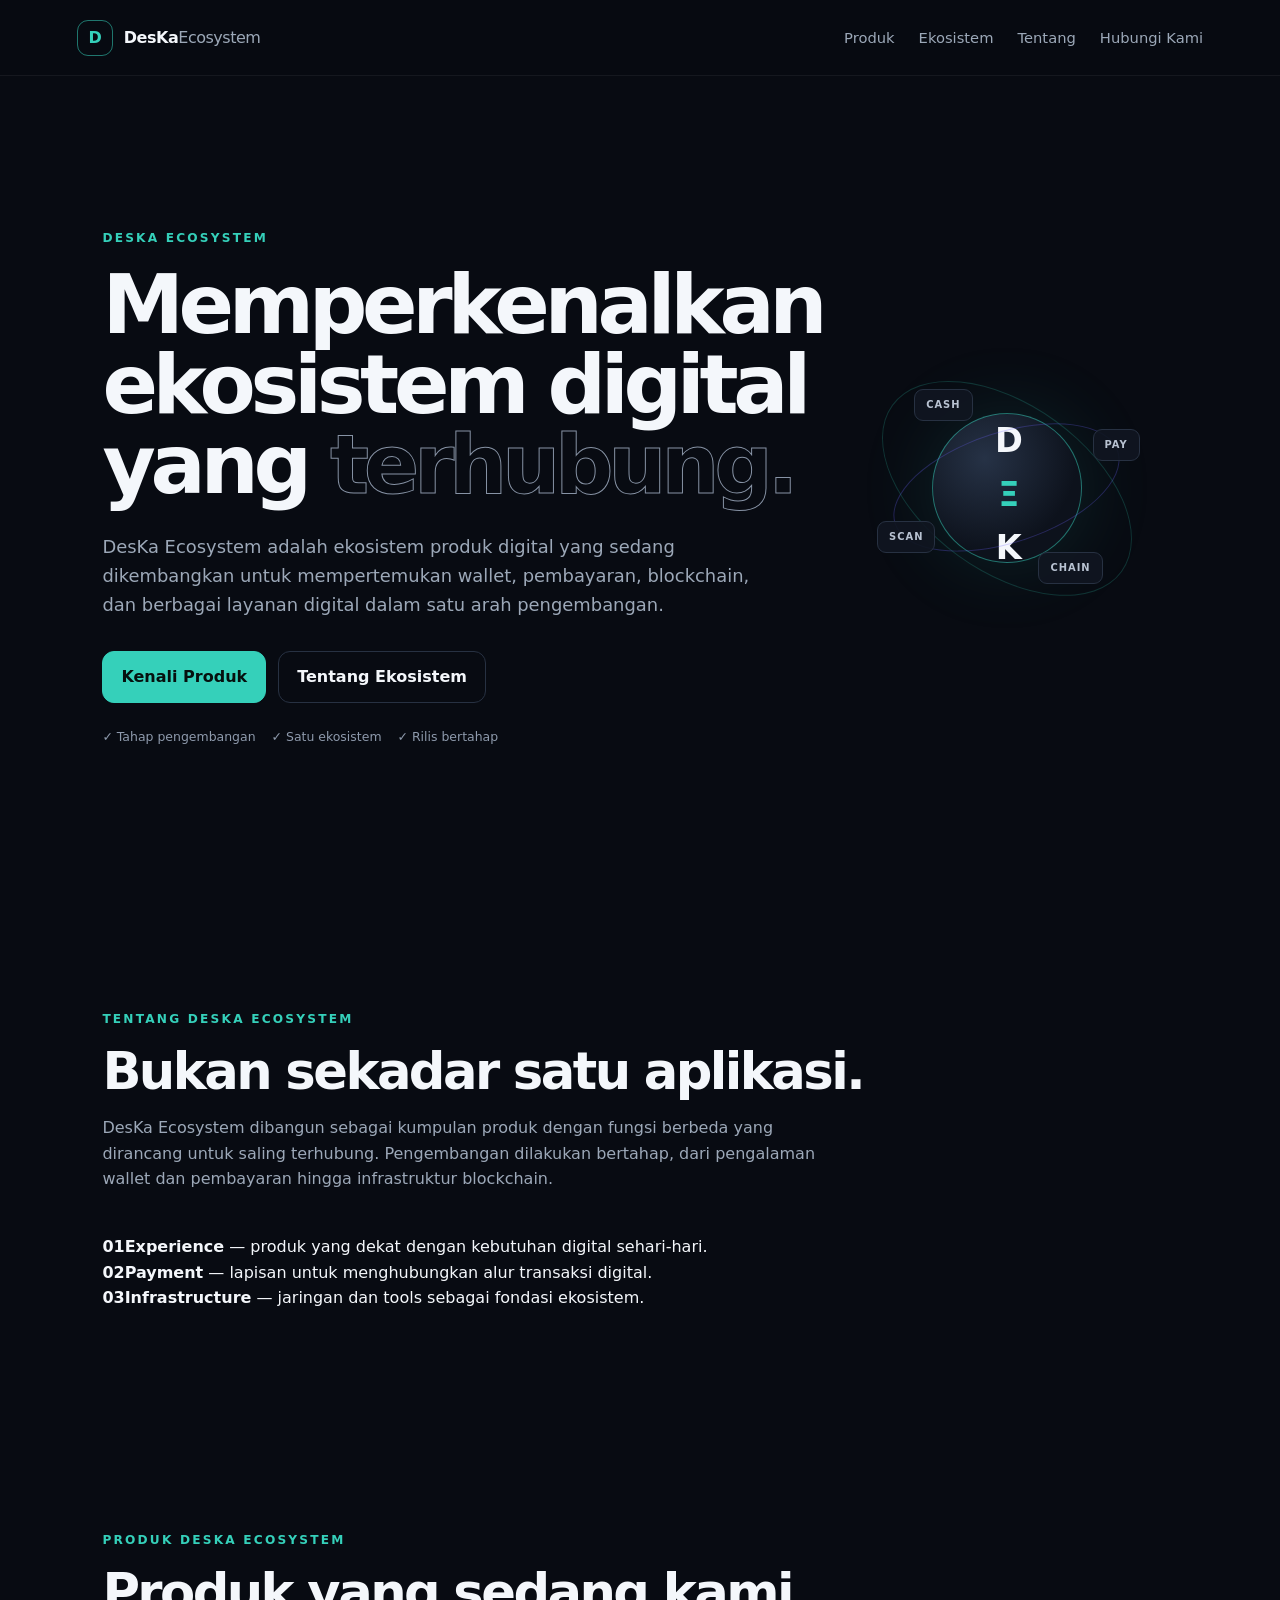
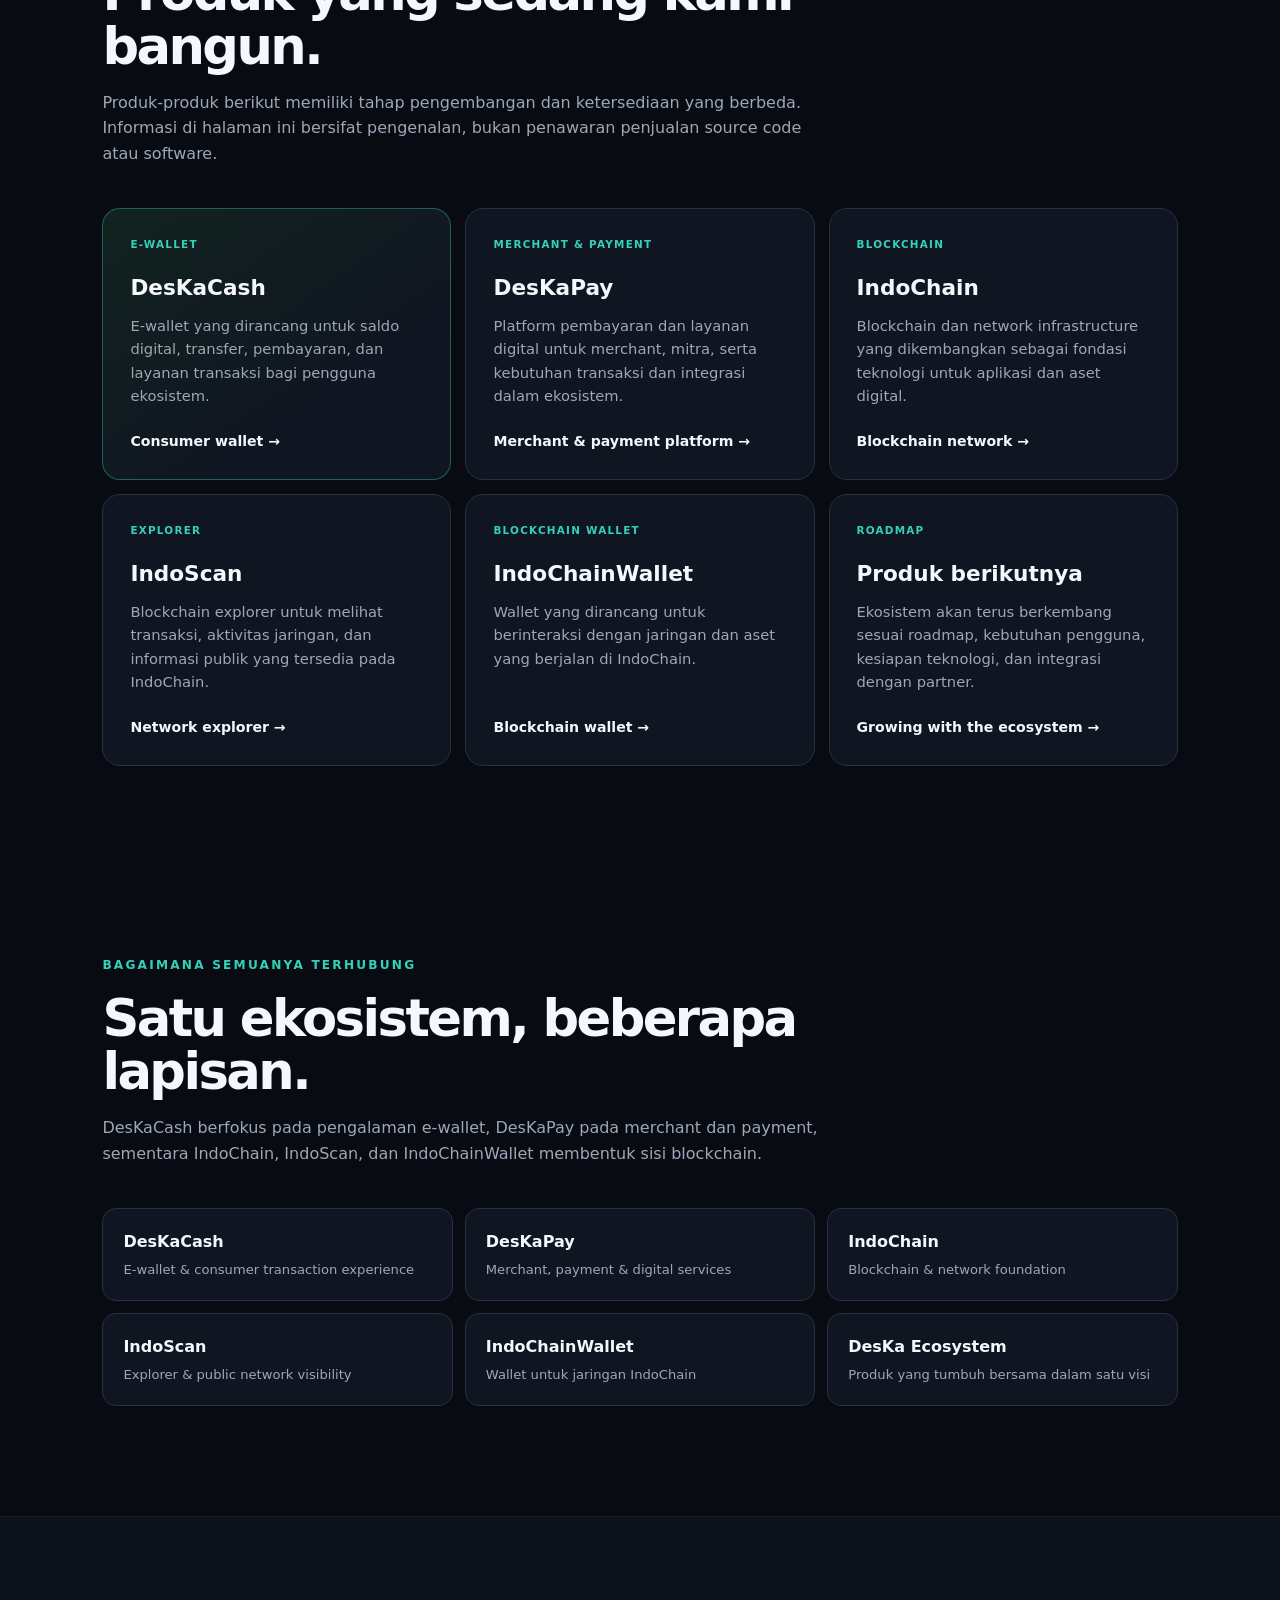
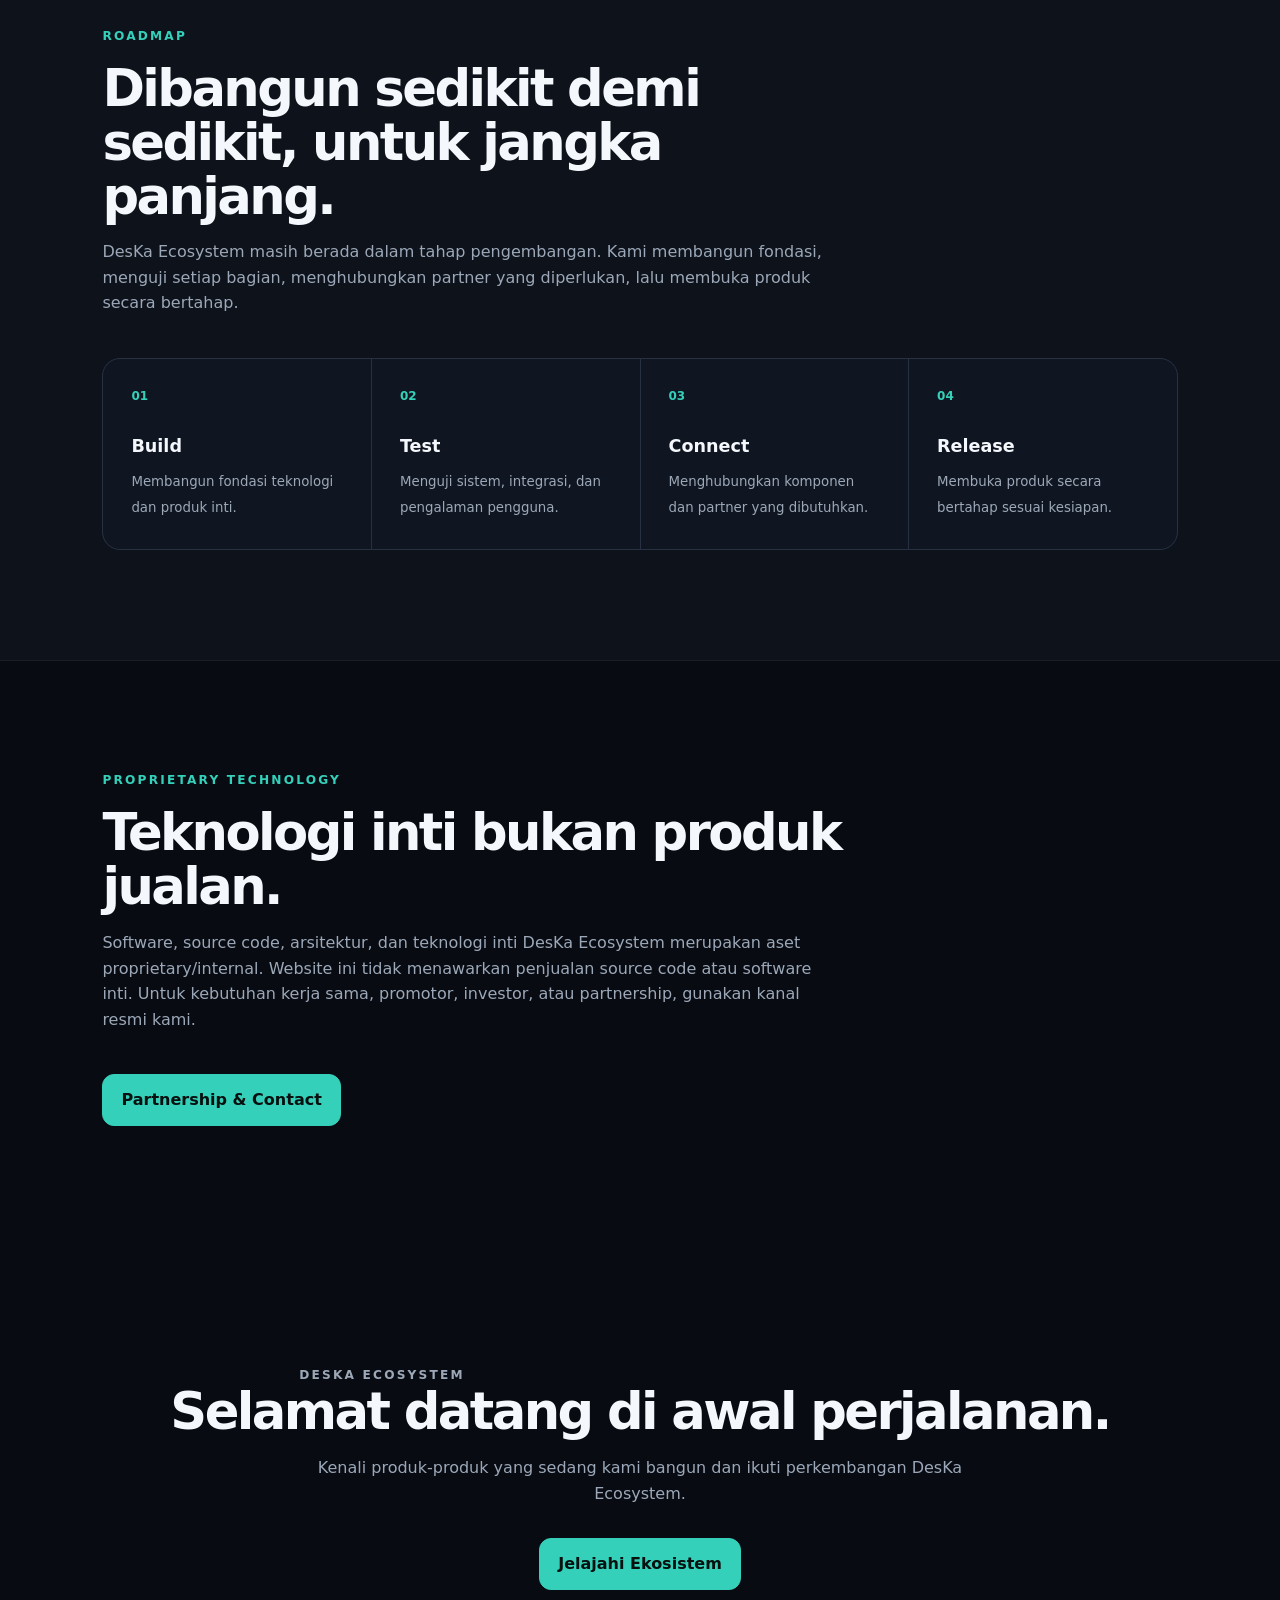
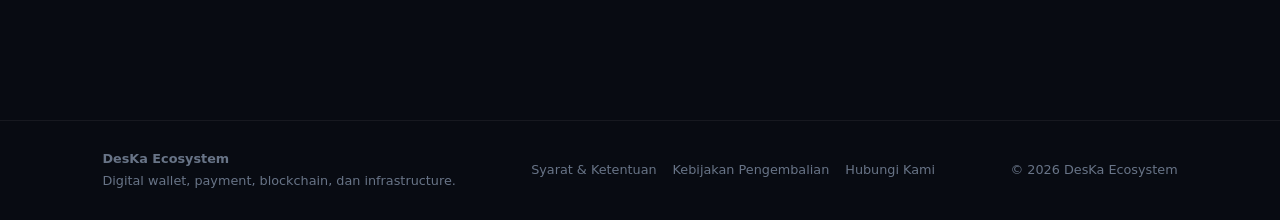
==== commit 43555e76: "Reposition website as DesKa Ecosystem product and partnership site" ====
--- a/website/index.html
+++ b/website/index.html
@@ -1,9 +1,9 @@
 <!doctype html>
 <html lang="id">
 <head>
-<meta charset="utf-8">
-<meta name="viewport" content="width=device-width,initial-scale=1">
-<meta name="description" content="DesKa Ecosystem — perkenalan ekosistem digital yang mengembangkan DesKaCash, DesKaPay, IndoChain, IndoScan, dan IndoChainWallet.">
+<meta charset="utf-8"><meta name="viewport" content="width=device-width,initial-scale=1">
+<meta name="description" content="DesKa Ecosystem — ekosistem produk digital yang sedang dikembangkan: DesKaCash, DesKaPay, IndoChain, IndoScan, dan IndoChainWallet.">
+<meta name="robots" content="index,follow">
 <meta name="theme-color" content="#080b12">
 <title>DesKa Ecosystem — Digital Ecosystem</title>
 <link rel="stylesheet" href="styles.css">
@@ -11,93 +11,52 @@
 <body>
 <header class="nav">
   <a class="brand" href="#home"><span class="brand-mark">D</span><span>DesKa<span>Ecosystem</span></span></a>
-  <nav>
-    <a href="#products">Produk</a><a href="#ecosystem">Ekosistem</a><a href="#about">Tentang</a><a href="contact.html">Hubungi Kami</a>
-  </nav>
+  <nav><a href="#products">Produk</a><a href="#ecosystem">Ekosistem</a><a href="#about">Tentang</a><a href="contact.html">Hubungi Kami</a></nav>
 </header>
-
 <main id="home">
 <section class="hero">
   <div class="hero-copy">
     <p class="eyebrow">DESKA ECOSYSTEM</p>
     <h1>Memperkenalkan ekosistem digital yang <em>terhubung.</em></h1>
-    <p class="lead">DesKa Ecosystem adalah ekosistem produk digital yang sedang dibangun untuk mempertemukan wallet, pembayaran, blockchain, dan berbagai layanan digital dalam satu arah pengembangan.</p>
-    <div class="actions">
-      <a class="button primary" href="#products">Kenali Produk</a>
-      <a class="button ghost" href="#about">Tentang Ekosistem</a>
-    </div>
-    <div class="trust-row"><span>✓ Dibangun bertahap</span><span>✓ Satu ekosistem</span><span>✓ Fokus pada pengalaman digital</span></div>
+    <p class="lead">DesKa Ecosystem adalah ekosistem produk digital yang sedang dikembangkan untuk mempertemukan wallet, pembayaran, blockchain, dan berbagai layanan digital dalam satu arah pengembangan.</p>
+    <div class="actions"><a class="button primary" href="#products">Kenali Produk</a><a class="button ghost" href="#about">Tentang Ekosistem</a></div>
+    <div class="trust-row"><span>✓ Tahap pengembangan</span><span>✓ Satu ekosistem</span><span>✓ Rilis bertahap</span></div>
   </div>
-  <div class="hero-orbit" aria-hidden="true">
-    <div class="orbit orbit-a"></div><div class="orbit orbit-b"></div>
-    <div class="core">D<span>Ξ</span>K</div>
-    <div class="node node-1">CASH</div><div class="node node-2">PAY</div>
-    <div class="node node-3">CHAIN</div><div class="node node-4">SCAN</div>
-  </div>
+  <div class="hero-orbit" aria-hidden="true"><div class="orbit orbit-a"></div><div class="orbit orbit-b"></div><div class="core">D<span>Ξ</span>K</div><div class="node node-1">CASH</div><div class="node node-2">PAY</div><div class="node node-3">CHAIN</div><div class="node node-4">SCAN</div></div>
 </section>
 
 <section id="about" class="section intro-section">
   <div class="section-heading">
-    <p class="eyebrow">TENTANG DESKA ECOSYSTEM</p>
-    <h2>Bukan sekadar satu aplikasi.</h2>
-    <p>DesKa Ecosystem dibangun sebagai kumpulan produk yang memiliki fungsi berbeda tetapi dirancang untuk saling terhubung. Dari pengalaman pengguna di wallet dan pembayaran hingga infrastruktur blockchain yang menjadi fondasinya.</p>
+    <p class="eyebrow">TENTANG DESKA ECOSYSTEM</p><h2>Bukan sekadar satu aplikasi.</h2>
+    <p>DesKa Ecosystem dibangun sebagai kumpulan produk dengan fungsi berbeda yang dirancang untuk saling terhubung. Pengembangan dilakukan bertahap, dari pengalaman wallet dan pembayaran hingga infrastruktur blockchain.</p>
   </div>
   <div class="intro-points">
-    <div><strong>01</strong><span><b>Experience</b> — produk yang dekat dengan pengguna sehari-hari.</span></div>
-    <div><strong>02</strong><span><b>Payment</b> — infrastruktur untuk menghubungkan alur transaksi digital.</span></div>
-    <div><strong>03</strong><span><b>Infrastructure</b> — jaringan dan tools yang menjadi fondasi ekosistem.</span></div>
+    <div><strong>01</strong><span><b>Experience</b> — produk yang dekat dengan kebutuhan digital sehari-hari.</span></div>
+    <div><strong>02</strong><span><b>Payment</b> — lapisan untuk menghubungkan alur transaksi digital.</span></div>
+    <div><strong>03</strong><span><b>Infrastructure</b> — jaringan dan tools sebagai fondasi ekosistem.</span></div>
   </div>
 </section>
 
 <section id="products" class="section">
   <div class="section-heading">
-    <p class="eyebrow">PRODUK DESKA ECOSYSTEM</p>
-    <h2>Mengenal produk yang sedang kami bangun.</h2>
-    <p>Setiap produk memiliki peran masing-masing dalam visi ekosistem. Tahap pengembangan dan ketersediaan publik dapat berbeda untuk setiap produk.</p>
+    <p class="eyebrow">PRODUK DESKA ECOSYSTEM</p><h2>Produk yang sedang kami bangun.</h2>
+    <p>Produk-produk berikut memiliki tahap pengembangan dan ketersediaan yang berbeda. Informasi di halaman ini bersifat pengenalan, bukan penawaran penjualan source code atau software.</p>
   </div>
   <div class="cards">
-    <article class="card featured">
-      <span class="tag">DIGITAL WALLET</span><h3>DesKaCash</h3>
-      <p>E-wallet yang dirancang sebagai pintu masuk pengguna ke ekosistem DesKa untuk saldo digital, transfer, pembayaran, dan layanan transaksi.</p>
-      <span class="card-link">Produk utama ekosistem →</span>
-    </article>
-    <article class="card">
-      <span class="tag">PAYMENT</span><h3>DesKaPay</h3>
-      <p>Payment layer yang dirancang untuk menghubungkan kebutuhan pembayaran dan integrasi transaksi digital dalam ekosistem.</p>
-      <span class="card-link">Payment infrastructure →</span>
-    </article>
-    <article class="card">
-      <span class="tag">BLOCKCHAIN</span><h3>IndoChain</h3>
-      <p>Blockchain dan network infrastructure yang menjadi salah satu fondasi teknologi untuk aplikasi dan aset digital dalam ekosistem.</p>
-      <span class="card-link">Network infrastructure →</span>
-    </article>
-    <article class="card">
-      <span class="tag">EXPLORER</span><h3>IndoScan</h3>
-      <p>Explorer untuk melihat aktivitas jaringan, transaksi, dan informasi publik yang tersedia pada IndoChain.</p>
-      <span class="card-link">Network visibility →</span>
-    </article>
-    <article class="card">
-      <span class="tag">BLOCKCHAIN WALLET</span><h3>IndoChainWallet</h3>
-      <p>Wallet yang dirancang untuk berinteraksi dengan jaringan dan aset yang berjalan di IndoChain.</p>
-      <span class="card-link">Web3 infrastructure →</span>
-    </article>
-    <article class="card">
-      <span class="tag">ECOSYSTEM</span><h3>Dan produk berikutnya</h3>
-      <p>DesKa Ecosystem akan terus berkembang seiring roadmap, kebutuhan pengguna, integrasi partner, dan kesiapan masing-masing produk.</p>
-      <span class="card-link">Coming as the ecosystem grows →</span>
-    </article>
+    <article class="card featured"><span class="tag">E-WALLET</span><h3>DesKaCash</h3><p>E-wallet yang dirancang untuk saldo digital, transfer, pembayaran, dan layanan transaksi bagi pengguna ekosistem.</p><span class="card-link">Consumer wallet →</span></article>
+    <article class="card"><span class="tag">MERCHANT & PAYMENT</span><h3>DesKaPay</h3><p>Platform pembayaran dan layanan digital untuk merchant, mitra, serta kebutuhan transaksi dan integrasi dalam ekosistem.</p><span class="card-link">Merchant & payment platform →</span></article>
+    <article class="card"><span class="tag">BLOCKCHAIN</span><h3>IndoChain</h3><p>Blockchain dan network infrastructure yang dikembangkan sebagai fondasi teknologi untuk aplikasi dan aset digital.</p><span class="card-link">Blockchain network →</span></article>
+    <article class="card"><span class="tag">EXPLORER</span><h3>IndoScan</h3><p>Blockchain explorer untuk melihat transaksi, aktivitas jaringan, dan informasi publik yang tersedia pada IndoChain.</p><span class="card-link">Network explorer →</span></article>
+    <article class="card"><span class="tag">BLOCKCHAIN WALLET</span><h3>IndoChainWallet</h3><p>Wallet yang dirancang untuk berinteraksi dengan jaringan dan aset yang berjalan di IndoChain.</p><span class="card-link">Blockchain wallet →</span></article>
+    <article class="card"><span class="tag">ROADMAP</span><h3>Produk berikutnya</h3><p>Ekosistem akan terus berkembang sesuai roadmap, kebutuhan pengguna, kesiapan teknologi, dan integrasi dengan partner.</p><span class="card-link">Growing with the ecosystem →</span></article>
   </div>
 </section>
 
 <section id="ecosystem" class="section ecosystem-section">
-  <div class="section-heading">
-    <p class="eyebrow">BAGAIMANA SEMUANYA TERHUBUNG</p>
-    <h2>Satu ekosistem, beberapa lapisan.</h2>
-    <p>DesKaCash menjadi pengalaman wallet, DesKaPay menangani lapisan pembayaran, sementara IndoChain, IndoScan, dan IndoChainWallet mendukung sisi blockchain dan infrastructure.</p>
-  </div>
+  <div class="section-heading"><p class="eyebrow">BAGAIMANA SEMUANYA TERHUBUNG</p><h2>Satu ekosistem, beberapa lapisan.</h2><p>DesKaCash berfokus pada pengalaman e-wallet, DesKaPay pada merchant dan payment, sementara IndoChain, IndoScan, dan IndoChainWallet membentuk sisi blockchain.</p></div>
   <div class="mini-grid">
-    <div><b>DesKaCash</b><span>Wallet & digital transaction experience</span></div>
-    <div><b>DesKaPay</b><span>Payment & transaction integration</span></div>
+    <div><b>DesKaCash</b><span>E-wallet & consumer transaction experience</span></div>
+    <div><b>DesKaPay</b><span>Merchant, payment & digital services</span></div>
     <div><b>IndoChain</b><span>Blockchain & network foundation</span></div>
     <div><b>IndoScan</b><span>Explorer & public network visibility</span></div>
     <div><b>IndoChainWallet</b><span>Wallet untuk jaringan IndoChain</span></div>
@@ -106,32 +65,17 @@
 </section>
 
 <section class="section dark-section">
-  <div class="section-heading">
-    <p class="eyebrow">ROADMAP</p>
-    <h2>Dibangun sedikit demi sedikit, untuk jangka panjang.</h2>
-    <p>DesKa Ecosystem masih berada dalam tahap pengembangan. Kami memilih membangun fondasi, menguji setiap bagian, dan mengembangkan produk secara bertahap sebelum tersedia lebih luas.</p>
-  </div>
-  <div class="steps">
-    <div><strong>01</strong><span>Build</span><small>Membangun fondasi teknologi dan produk inti.</small></div>
-    <div><strong>02</strong><span>Test</span><small>Menguji sistem, integrasi, dan pengalaman pengguna.</small></div>
-    <div><strong>03</strong><span>Connect</span><small>Menghubungkan komponen dan partner yang dibutuhkan.</small></div>
-    <div><strong>04</strong><span>Release</span><small>Membuka produk secara bertahap sesuai kesiapan.</small></div>
-  </div>
+  <div class="section-heading"><p class="eyebrow">ROADMAP</p><h2>Dibangun sedikit demi sedikit, untuk jangka panjang.</h2><p>DesKa Ecosystem masih berada dalam tahap pengembangan. Kami membangun fondasi, menguji setiap bagian, menghubungkan partner yang diperlukan, lalu membuka produk secara bertahap.</p></div>
+  <div class="steps"><div><strong>01</strong><span>Build</span><small>Membangun fondasi teknologi dan produk inti.</small></div><div><strong>02</strong><span>Test</span><small>Menguji sistem, integrasi, dan pengalaman pengguna.</small></div><div><strong>03</strong><span>Connect</span><small>Menghubungkan komponen dan partner yang dibutuhkan.</small></div><div><strong>04</strong><span>Release</span><small>Membuka produk secara bertahap sesuai kesiapan.</small></div></div>
 </section>
 
-<section class="cta">
-  <p class="eyebrow">DESKA ECOSYSTEM</p>
-  <h2>Selamat datang di awal perjalanan.</h2>
-  <p>Jelajahi produk-produk yang sedang kami bangun dan ikuti perkembangan DesKa Ecosystem.</p>
-  <a class="button primary" href="#products">Jelajahi Ekosistem</a>
+<section class="section">
+  <div class="section-heading"><p class="eyebrow">PROPRIETARY TECHNOLOGY</p><h2>Teknologi inti bukan produk jualan.</h2><p>Software, source code, arsitektur, dan teknologi inti DesKa Ecosystem merupakan aset proprietary/internal. Website ini tidak menawarkan penjualan source code atau software inti. Untuk kebutuhan kerja sama, promotor, investor, atau partnership, gunakan kanal resmi kami.</p></div>
+  <div class="actions"><a class="button primary" href="contact.html">Partnership & Contact</a></div>
 </section>
+
+<section class="cta"><p class="eyebrow">DESKA ECOSYSTEM</p><h2>Selamat datang di awal perjalanan.</h2><p>Kenali produk-produk yang sedang kami bangun dan ikuti perkembangan DesKa Ecosystem.</p><a class="button primary" href="#products">Jelajahi Ekosistem</a></section>
 </main>
-
-<footer>
-  <div><b>DesKa Ecosystem</b><span>Digital wallet, payment, blockchain, dan infrastructure.</span></div>
-  <nav><a href="terms.html">Syarat & Ketentuan</a><a href="refund.html">Kebijakan Pengembalian</a><a href="contact.html">Hubungi Kami</a></nav>
-  <span>© <span id="year"></span> DesKa Ecosystem</span>
-</footer>
+<footer><div><b>DesKa Ecosystem</b><span>Digital wallet, payment, blockchain, dan infrastructure.</span></div><nav><a href="terms.html">Syarat & Ketentuan</a><a href="refund.html">Kebijakan Pengembalian</a><a href="contact.html">Hubungi Kami</a></nav><span>© <span id="year"></span> DesKa Ecosystem</span></footer>
 <script src="script.js"></script>
-</body>
-</html>+</body></html>
